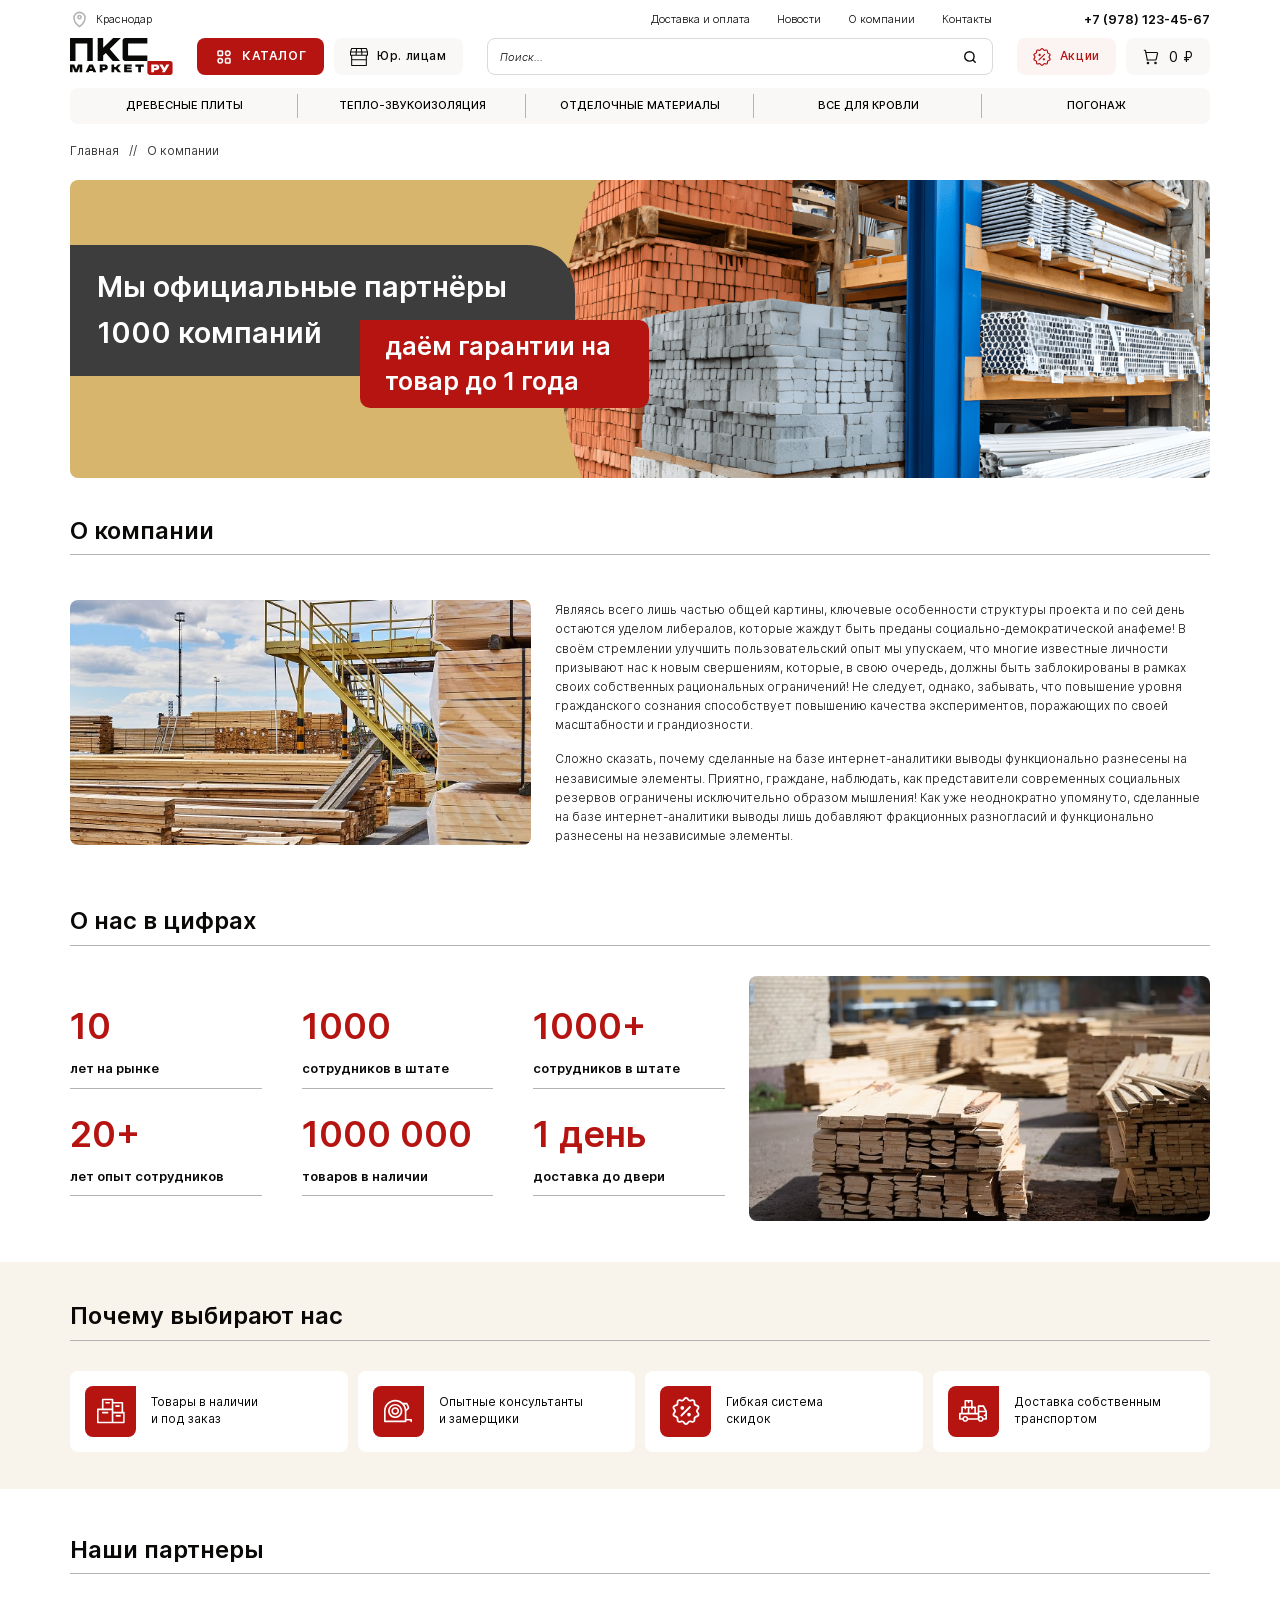
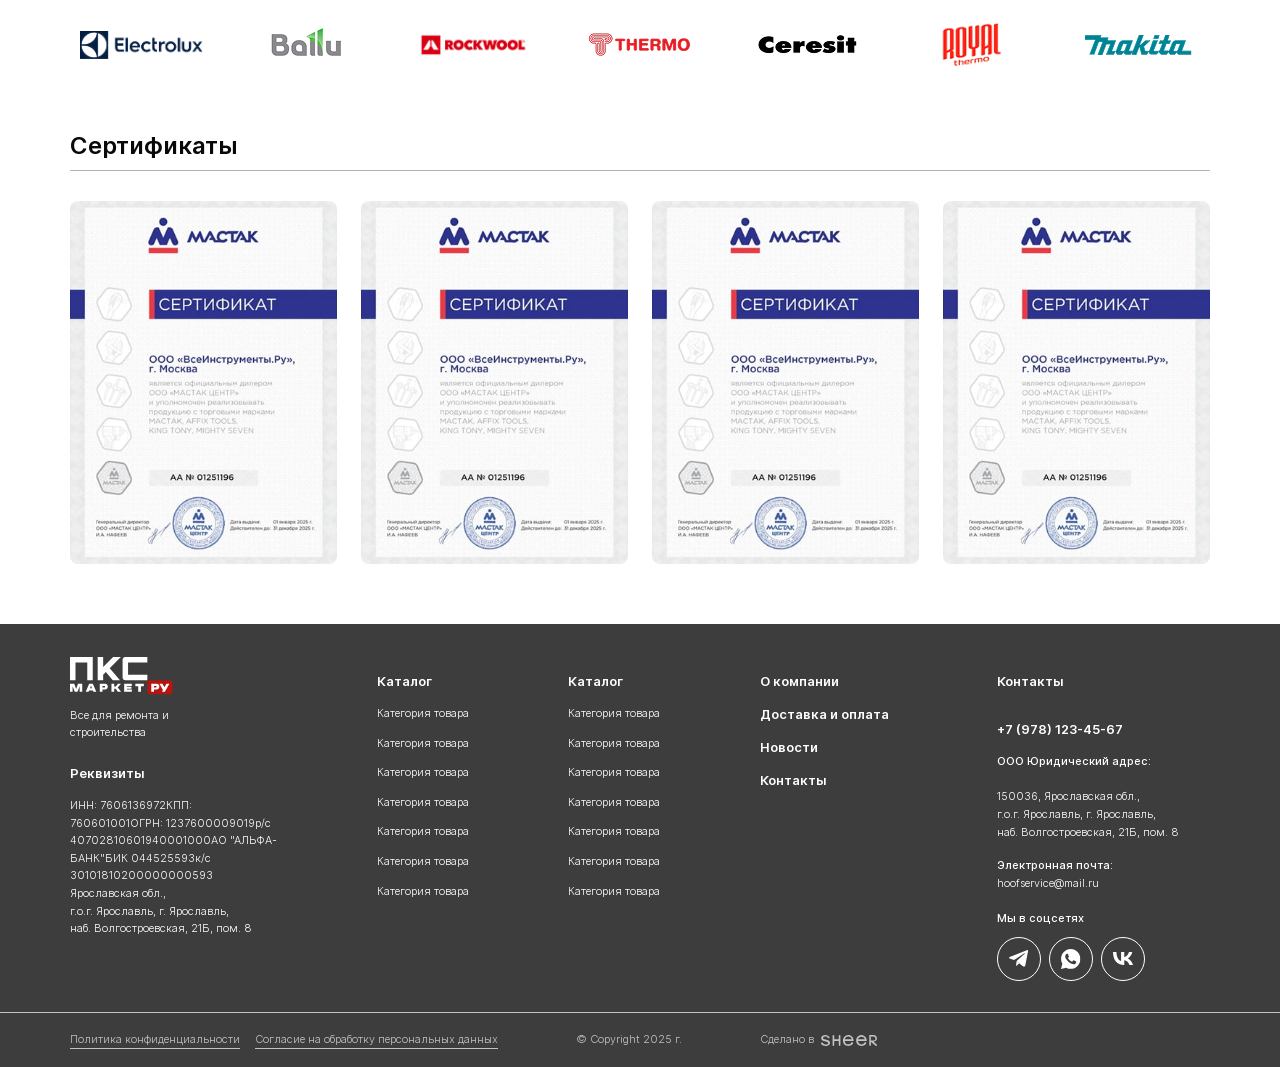
==== about.html @ 5e28387d "Add files via upload" ====
<!DOCTYPE html>
<!--[if lt IE 7]><html lang="ru" class="lt-ie9 lt-ie8 lt-ie7"><![endif]-->
<!--[if IE 7]><html lang="ru" class="lt-ie9 lt-ie8"><![endif]-->
<!--[if IE 8]><html lang="ru" class="lt-ie9"><![endif]-->
<!--[if gt IE 8]><!-->
<html lang="ru">
<!--<![endif]-->
<head>
	<meta charset="utf-8" />
	<title>Заголовок</title>
	<meta http-equiv="X-UA-Compatible" content="IE=edge" />
	<meta name="viewport" content="width=device-width, initial-scale=1, maximum-scale=1">
	<meta name="format-detection" content="telephone=no" />
	<link rel="shortcut icon" href="favicon.png" />
	<link rel="stylesheet" href="libs/bootstrap/bootstrap-grid.css" />
	<link rel="stylesheet" href="libs/fontawesome-free-5.12.0-web/css/all.min.css" />
	<link rel="stylesheet" href="libs/fancybox-master/dist/jquery.fancybox.min.css" />
	<link rel="stylesheet" href="libs/ion.rangeSlider-master/css/ion.rangeSlider.min.css" />
	<link rel="stylesheet" href="libs/slick-1.5.9/slick/slick.css" />
	<link rel="stylesheet" href="css/fonts.css?ver=1.4" />
	<link rel="stylesheet" href="css/main.css?ver=1.4" />
	<link rel="stylesheet" href="css/media.css?ver=1.4" />
</head>
<body>

	<div class="wrapper">

		<header class="header default">
			<div class="container">
				<div class="header__top">
					<div class="header__location">Краснодар</div>
					<nav class="menu">
						<ul class="menu__list">
							<li><a href="#">Доставка и оплата</a></li>
							<li><a href="#">Новости</a></li>
							<li><a href="#">О компании</a></li>
							<li><a href="#">Контакты</a></li>
						</ul>
					</nav>
					<a href="tel:+79781234567" class="phone-main">+7 (978) 123-45-67</a>
				</div>
				<div class="header__middle">
					<div class="sandwich">
						<div class="sw-topper"></div>
						<div class="sw-bottom"></div>
						<div class="sw-footer"></div>
					</div>
					<a href="#" class="logo">
						<img src="img/logo.svg" alt="alt">
					</a>
					<div class="header__buttons">
						<a href="#" class="btn-main btn-main--catalog"><img src="img/menu.svg" alt="alt">Каталог</a>
						<a href="#" class="btn-main btn-main--page"><img src="img/market.svg" alt="alt">Юр. лицам</a>
					</div>
					<div class="search-main">
						<form>
							<input type="text" placeholder="Поиск..." required>
							<button class="search-main__btn"></button>
						</form>
					</div>
					<div class="header__buttons">
						<a href="#" class="btn-main btn-main--sale"><img src="img/sale.svg" alt="alt">Акции</a>
						<a href="#" class="btn-main btn-main--basket"><img src="img/cart.svg" alt="alt">0 ₽</a>
					</div>
					<a href="tel:+79781234567" class="phone-mobile"><i class="fas fa-phone-alt"></i></a>
				</div>
				<div class="header__bottom">
					<div class="show-mobile">
						<div class="search-main">
							<form>
								<input type="text" placeholder="Поиск..." required>
								<button class="search-main__btn"></button>
							</form>
						</div>
						<div class="header__buttons">
							<a href="#" class="btn-main btn-main--catalog"><img src="img/menu.svg" alt="alt">Каталог</a>
							<a href="#" class="btn-main btn-main--page"><img src="img/market.svg" alt="alt">Юр. лицам</a>
						</div>
					</div>
					<nav class="nav">
						<ul class="nav__list">
							<li><a href="#">Древесные плиты</a></li>
							<li><a href="#">Тепло-звукоизоляция</a></li>
							<li><a href="#">Отделочные материалы</a></li>
							<li><a href="#">Все для кровли</a></li>
							<li><a href="#">Погонаж</a></li>
						</ul>
					</nav>
					<div class="show-mobile">
						<nav class="menu">
							<ul class="menu__list">
								<li><a href="#">Доставка и оплата</a></li>
								<li><a href="#">Новости</a></li>
								<li><a href="#">О компании</a></li>
								<li><a href="#">Контакты</a></li>
							</ul>
						</nav>
						<div class="header__buttons">
							<a href="#" class="btn-main btn-main--sale"><img src="img/sale.svg" alt="alt">Акции</a>
							<a href="#" class="btn-main btn-main--basket"><img src="img/cart.svg" alt="alt">0 ₽</a>
						</div>
					</div>
				</div>
			</div>
			<div class="menu-overlay"></div>
		</header>

		<section class="page-about">
			<div class="container">
				<ul class="breadcrumbs">
					<li><a href="#">Главная</a></li>
					<li>О компании</li>
				</ul>
				<div class="billbord-page billbord-page--about">
					<h1 class="billbord-page__title">Мы официальные партнёры 1000 компаний</h1>
					<h2 class="billbord-page__descr">даём гарантии на товар до 1 года</h2>
				</div>
				<div class="head-section head-section--about">
					<h2 class="title-section">О компании</h2>
				</div>
				<div class="article-content">
					<div class="row align-items-center">
						<div class="col-lg-5">
							<img src="img/about1.jpg" alt="alt">
						</div>
						<div class="col-lg-7">
							<p>Являясь всего лишь частью общей картины, ключевые особенности структуры проекта и по сей день остаются уделом либералов, которые жаждут быть преданы социально-демократической анафеме! В своём стремлении улучшить пользовательский опыт мы упускаем, что многие известные личности призывают нас к новым свершениям, которые, в свою очередь, должны быть заблокированы в рамках своих собственных рациональных ограничений! Не следует, однако, забывать, что повышение уровня гражданского сознания способствует повышению качества экспериментов, поражающих по своей масштабности и грандиозности.</p>
							<p>Сложно сказать, почему сделанные на базе интернет-аналитики выводы функционально разнесены на независимые элементы. Приятно, граждане, наблюдать, как представители современных социальных резервов ограничены исключительно образом мышления! Как уже неоднократно упомянуто, сделанные на базе интернет-аналитики выводы лишь добавляют фракционных разногласий и функционально разнесены на независимые элементы.</p>
						</div>
					</div>
				</div>
			</div>
		</section>

		<section class="numbers">
			<div class="container">
				<div class="head-section">
					<h2 class="title-section">О нас в цифрах</h2>
				</div>
				<div class="row align-items-center">
					<div class="col-lg-7">
						<div class="row row--numbers">
							<div class="col-lg-4 col-6">
								<div class="numbers__item">
									<div class="numbers__value">10</div>
									<p>лет на рынке</p>
								</div>
							</div>
							<div class="col-lg-4 col-6">
								<div class="numbers__item">
									<div class="numbers__value">1000</div>
									<p>сотрудников в штате</p>
								</div>
							</div>
							<div class="col-lg-4 col-6">
								<div class="numbers__item">
									<div class="numbers__value">1000+</div>
									<p>сотрудников в штате</p>
								</div>
							</div>
							<div class="col-lg-4 col-6">
								<div class="numbers__item">
									<div class="numbers__value">20+</div>
									<p>лет опыт сотрудников</p>
								</div>
							</div>
							<div class="col-lg-4 col-6">
								<div class="numbers__item">
									<div class="numbers__value">1000 000</div>
									<p>товаров в наличии</p>
								</div>
							</div>
							<div class="col-lg-4 col-6">
								<div class="numbers__item">
									<div class="numbers__value">1 день</div>
									<p>доставка до двери</p>
								</div>
							</div>
						</div>
					</div>
					<div class="col-lg-5">
						<img src="img/numbers.jpg" alt="alt">
					</div>
				</div>
			</div>
		</section>

		<section class="advantages advantages--about">
			<div class="container">
				<div class="head-section">
					<h2 class="title-section">Почему выбирают нас</h2>
				</div>
				<div class="advantages__grid">
					<div class="advantages__item">
						<div class="advantages__icon">
							<img src="img/ic_avd_about1.svg" alt="alt">
						</div>
						<div class="advantages__content">
							<p>Товары в наличии <br>и под заказ</p>
						</div>
					</div>
					<div class="advantages__item">
						<div class="advantages__icon">
							<img src="img/ic_avd_about2.svg" alt="alt">
						</div>
						<div class="advantages__content">
							<p>Опытные консультанты <br>и замерщики</p>
						</div>
					</div>
					<div class="advantages__item">
						<div class="advantages__icon">
							<img src="img/ic_avd_about3.svg" alt="alt">
						</div>
						<div class="advantages__content">
							<p>Гибкая система <br>скидок</p>
						</div>
					</div>
					<div class="advantages__item">
						<div class="advantages__icon">
							<img src="img/ic_avd_about4.svg" alt="alt">
						</div>
						<div class="advantages__content">
							<p>Доставка собственным транспортом</p>
						</div>
					</div>
				</div>
			</div>
		</section>

		<section class="brands brands--about">
			<div class="container">
				<div class="head-section">
					<h2 class="title-section">Наши партнеры</h2>
				</div>
				<div class="brands__wrapper">
					<a href="#" class="brands__item">
						<img src="img/brand1.png" alt="alt">
					</a>
					<a href="#" class="brands__item">
						<img src="img/brand2.png" alt="alt">
					</a>
					<a href="#" class="brands__item">
						<img src="img/brand3.png" alt="alt">
					</a>
					<a href="#" class="brands__item">
						<img src="img/brand4.png" alt="alt">
					</a>
					<a href="#" class="brands__item">
						<img src="img/brand5.png" alt="alt">
					</a>
					<a href="#" class="brands__item">
						<img src="img/brand6.png" alt="alt">
					</a>
					<a href="#" class="brands__item">
						<img src="img/brand7.png" alt="alt">
					</a>
				</div>
			</div>
		</section>

		<section class="sertificats">
			<div class="container">
				<div class="head-section">
					<h2 class="title-section">Сертификаты</h2>
				</div>
				<div class="row row--main">
					<div class="col-lg-3 col-6">
						<a href="img/sertificat1.jpg" class="item-sertificat fancybox" data-fancybox="sertificats">
							<img src="img/sertificat1.jpg" alt="alt">
						</a>
					</div>
					<div class="col-lg-3 col-6">
						<a href="img/sertificat1.jpg" class="item-sertificat fancybox" data-fancybox="sertificats">
							<img src="img/sertificat1.jpg" alt="alt">
						</a>
					</div>
					<div class="col-lg-3 col-6">
						<a href="img/sertificat1.jpg" class="item-sertificat fancybox" data-fancybox="sertificats">
							<img src="img/sertificat1.jpg" alt="alt">
						</a>
					</div>
					<div class="col-lg-3 col-6">
						<a href="img/sertificat1.jpg" class="item-sertificat fancybox" data-fancybox="sertificats">
							<img src="img/sertificat1.jpg" alt="alt">
						</a>
					</div>
				</div>
			</div>
		</section>

		<footer class="footer">
			<div class="container">
				<div class="footer__grid">
					<div class="footer__column">
						<div class="footer__logo">
							<a href="#" class="logo">
								<img src="img/logo2.svg" alt="alt">
							</a>
							<div class="logo-descr">Все для ремонта и строительства</div>
						</div>
						<div class="footer__title">Реквизиты <i class="far fa-chevron-down"></i></div>
						<div class="footer__content">
							<p>ИНН: 7606136972КПП: <br>760601001ОГРН: 1237600009019р/с 40702810601940001000АО "АЛЬФА-БАНК"БИК 044525593к/с 30101810200000000593 </p>
							<p>Ярославская обл., </p>
							<p>г.о.г. Ярославль, г. Ярославль, </p>
							<p>наб. Волгостроевская, 21Б, пом. 8</p>
						</div>
					</div>
					<div class="footer__column">
						<div class="footer__title">Каталог <i class="far fa-chevron-down"></i></div>
						<div class="footer__content">
							<ul class="footer__nav">
								<li><a href="#">Категория товара</a></li>
								<li><a href="#">Категория товара</a></li>
								<li><a href="#">Категория товара</a></li>
								<li><a href="#">Категория товара</a></li>
								<li><a href="#">Категория товара</a></li>
								<li><a href="#">Категория товара</a></li>
								<li><a href="#">Категория товара</a></li>
							</ul>
						</div>
					</div>
					<div class="footer__column">
						<div class="footer__title">Каталог <i class="far fa-chevron-down"></i></div>
						<div class="footer__content">
							<ul class="footer__nav">
								<li><a href="#">Категория товара</a></li>
								<li><a href="#">Категория товара</a></li>
								<li><a href="#">Категория товара</a></li>
								<li><a href="#">Категория товара</a></li>
								<li><a href="#">Категория товара</a></li>
								<li><a href="#">Категория товара</a></li>
								<li><a href="#">Категория товара</a></li>
							</ul>
						</div>
					</div>
					<div class="footer__column">
						<ul class="footer__nav footer__nav--menu">
							<li><a href="#">О компании</a></li>
							<li><a href="#">Доставка и оплата</a></li>
							<li><a href="#">Новости</a></li>
							<li><a href="#">Контакты</a></li>
						</ul>
					</div>
					<div class="footer__column">
						<div class="footer__title">Контакты <i class="far fa-chevron-down"></i></div>
						<div class="footer__content">
							<a href="+79781234567" class="footer__phone">+7 (978) 123-45-67</a>
							<p><strong>ООО Юридический адрес:</strong> </p> <br>150036, Ярославская обл., <br>г.о.г. Ярославль, г. Ярославль, <br>наб. Волгостроевская, 21Б, пом. 8</p>
							<p class="footer__mail"><strong>Электронная почта:</strong> <a href="mailto:hoofservice@mail.ru">hoofservice@mail.ru</a></p>
							<br>
							<p><strong>Мы в соцсетях</strong></p>
							<ul class="list-socials">
								<li><a href="#"><img src="img/tg.svg" alt="alt"></a></li>
								<li><a href="#"><img src="img/wp.svg" alt="alt"></a></li>
								<li><a href="#"><img src="img/vk.svg" alt="alt"></a></li>
							</ul>
						</div>
					</div>
				</div>
			</div>
			<div class="footer__bottom">
				<div class="container">
					<div class="footer__wrapper">
						<div class="footer__links">
							<a href="#">Политика конфиденциальности</a>
							<a href="#">Согласие на обработку персональных данных</a>
						</div>
						<div class="copyright">© Copyright 2025 г.</div>
						<div class="create">Сделано в <a href="#" target="_blank"><img src="img/sheer.svg" alt="alt"></a></div>
					</div>
				</div>
			</div>
		</footer>
		
	</div>

	<script src="libs/jquery/jquery-3.6.0.min.js"></script>
	<script src="libs/fancybox-master/dist/jquery.fancybox.min.js"></script>
	<script src="libs/slick-1.5.9/slick/slick.min.js"></script>
	<script src="libs/mask/jquery.maskedinput.js"></script>
	<script src="libs/ion.rangeSlider-master/js/ion.rangeSlider.min.js"></script>
	<script src="js/common.js?ver=1.4"></script>
	<!-- Yandex.Metrika counter --><!-- /Yandex.Metrika counter -->
	<!-- Google Analytics counter --><!-- /Google Analytics counter -->
</body>
</html>
---- css/fonts.css ----
@font-face {
	font-family: 'Inter';
	src: local('Inter Extra Light'), local('Inter-Extra-Light'),
		url('../fonts/Inter-ExtraLight.woff2') format('woff2'),
		url('../fonts/Inter-ExtraLight.woff') format('woff'),
		url('../fonts/Inter-ExtraLight.ttf') format('truetype');
	font-weight: 200;
	font-style: normal;
}
@font-face {
	font-family: 'Inter';
	src: local('Inter Light'), local('Inter-Light'),
		url('../fonts/Inter-Light.woff2') format('woff2'),
		url('../fonts/Inter-Light.woff') format('woff'),
		url('../fonts/Inter-Light.ttf') format('truetype');
	font-weight: 300;
	font-style: normal;
}
@font-face {
	font-family: 'Inter';
	src: local('Inter LightItalic'), local('Inter-LightItalic'),
		url('../fonts/Inter-LightItalic.woff2') format('woff2'),
		url('../fonts/Inter-LightItalic.woff') format('woff'),
		url('../fonts/Inter-LightItalic.ttf') format('truetype');
	font-weight: 300;
	font-style: italic;
}
@font-face {
	font-family: 'Inter';
	src: local('Inter Regular'), local('Inter-Regular'),
		url('../fonts/Inter-Regular.woff2') format('woff2'),
		url('../fonts/Inter-Regular.woff') format('woff'),
		url('../fonts/Inter-Regular.ttf') format('truetype');
	font-weight: normal;
	font-style: normal;
}
@font-face {
	font-family: 'Inter';
	src: local('Inter Medium'), local('Inter-Medium'),
		url('../fonts/Inter-Medium.woff2') format('woff2'),
		url('../fonts/Inter-Medium.woff') format('woff'),
		url('../fonts/Inter-Medium.ttf') format('truetype');
	font-weight: 500;
	font-style: normal;
}
@font-face {
	font-family: 'Inter';
	src: local('Inter Semi Bold'), local('Inter-Semi-Bold'),
		url('../fonts/Inter-SemiBold.woff2') format('woff2'),
		url('../fonts/Inter-SemiBold.woff') format('woff'),
		url('../fonts/Inter-SemiBold.ttf') format('truetype');
	font-weight: 600;
	font-style: normal;
}
@font-face {
	font-family: 'Inter';
	src: local('Inter Bold'), local('Inter-Bold'),
		url('../fonts/Inter-Bold.woff2') format('woff2'),
		url('../fonts/Inter-Bold.woff') format('woff'),
		url('../fonts/Inter-Bold.ttf') format('truetype');
	font-weight: 700;
	font-style: normal;
}
@font-face {
	font-family: 'Inter';
	src: local('Inter-ExtraBold'), local('Inter-ExtraBold'),
		url('../fonts/Inter-ExtraBold.woff2') format('woff2'),
		url('../fonts/Inter-ExtraBold.woff') format('woff'),
		url('../fonts/Inter-ExtraBold.ttf') format('truetype');
	font-weight: 800;
	font-style: normal;
}
@font-face {
	font-family: 'Inter';
	src: local('Inter Black'), local('Inter-Black'),
		url('../fonts/Inter-Black.woff2') format('woff2'),
		url('../fonts/Inter-Black.woff') format('woff'),
		url('../fonts/Inter-Black.ttf') format('truetype');
	font-weight: 900;
	font-style: normal;
}
---- css/main.css ----
*::-webkit-input-placeholder {
	color: #0a0908;
	opacity: 1;
}
*:-moz-placeholder {
	color: #0a0908;
	opacity: 1;
}
*::-moz-placeholder {
	color: #0a0908;
	opacity: 1;
}
*:-ms-input-placeholder {
	color: #0a0908;
	opacity: 1;
}
body {
	font-family: 'Inter';
	font-size: 16px;
	line-height: 160%;
	color: #0a0908;
	font-weight: 300;
	overflow-x: hidden;
	margin: 0;
	background-color: #fff;
}
button {
	cursor: pointer;
}
button, input, optgroup, select, textarea {
	font-family: inherit;
}
input {
	-webkit-appearance: none;
	-moz-appearance: none;
	appearance: none;
}
button,
textarea,
input.text,
input[type="text"],
input[type="button"],
input[type="submit"] {
	-webkit-appearance: none;
}
*:link,
*:visited,
*:hover,
*:focus,
*:active {
	outline: 0;
	-webkit-tap-highlight-color: transparent;
}
a, button, input, img {
	transition: all 0.3s;
}
h1, h2, h3, h4, h5, h6 {
	padding: 0;
	margin: 0;
	font-weight: normal;
}
.wrapper {
	padding-top: 166px;
	overflow: hidden;
}
a {
	text-decoration: none;
	outline: none;
}
* {
	outline: none !important;
}
ul {
	padding: 0;
	margin: 0;
}
ul li {
	list-style-type: none;
	outline: none;
}
img {
	outline: none;
	display: block;
}
p {
	padding: 0;
	margin: 0;
}
form {
	margin: 0;
}

.header {
	font-size: 14px;
	line-height: 140%;
	position: fixed;
	top: 0;
	left: 0;
	width: 100%;
	z-index: 500;
	background: #fff;
	transition: all 0.5s;
}
.header.nav-up {
	transform: translateY(-170px);
	box-shadow: none;
}
.header.nav-down {
	transform: translateY(0px);
}
.header.fixed {
	box-shadow: 0 0px 5px 0 rgba(0, 0, 0, 0.1);
}
.header__top {
	gap: 126px;
	padding-top: 15px;
	padding-bottom: 18px;
	display: flex;
	align-items: center;
}
.header__location {
	gap: 11px;
	margin-right: auto;
	display: flex;
	align-items: center;
}
.header__location::before {
	position: relative;
	display: block;
	content: " ";
	width: 24px;
	height: 24px;
	background-image: url(../img/location.svg);
	background-repeat: no-repeat;
	background-position: center;
	background-size: contain;
	flex: none;
}
.menu__list {
	gap: 34px;
	display: flex;
	align-items: center;
}
.menu__list a {
	color: #0a0908;
}
.phone-main {
	font-size: 16px;
	line-height: 140%;
	color: #0a0908;
	font-weight: 600;
}
.header__middle {
	gap: 38px;
	padding-bottom: 20px;
	display: flex;
	align-items: center;
	justify-content: space-between;
}
.logo img {
	width: 127px;
	height: auto;
}
.header__buttons {
	gap: 16px;
	display: flex;
	align-items: center;
}
.btn-main {
	height: 46px;
	padding: 0 18px;
	font-size: 16px;
	gap: 12px;
	line-height: 140%;
	letter-spacing: 0.05em;
	text-transform: uppercase;
	color: #fff;
	border-radius: 8px;
	background: #b51411;
	font-weight: 600;
	border: none;
	cursor: pointer;
	transition: all 0.3s;
	display: inline-flex;
	align-items: center;
	justify-content: center;
	text-align: center;
	font-family: 'Inter';
}
.btn-main img {
	width: 24px;
}
.btn-main.btn-main--basket,
.btn-main.btn-main--sale,
.btn-main.btn-main--page {
	padding: 0 16px;
	font-weight: 500;
	text-transform: none;
}
.btn-main.btn-main--basket,
.btn-main.btn-main--page {
	color: #0a0908;
	background: #faf8f6;
}
.btn-main.btn-main--sale {
	background: #fcf3f3;
	color: #b51411;
}
.btn-main.btn-main--basket {
	font-size: 18px;
	font-weight: 400;
}
.search-main {
	flex: 1;
	position: relative;
}
.search-main input {
	height: 46px;
	padding: 0 16px;
	font-size: 14px;
	line-height: 100%;
	border-radius: 8px;
	border: 1px solid #d9d9d9;
	width: 100%;
	background: #fff;
	font-weight: 300;
	font-family: 'Inter';
	font-style: italic;
}
.search-main__btn {
	width: 55px;
	height: 100%;
	top: 0;
	right: 0;
	position: absolute;
	display: flex;
	align-items: center;
	justify-content: center;
	border: none;
	background: transparent;
	padding: 0;
	z-index: 1;
	background-image: url(../img/search.svg);
	background-repeat: no-repeat;
	background-position: center;
}
.nav__list {
	padding: 6px 8px;
	gap: 16px;
	border-radius: 8px;
	background: #faf8f6;
	display: flex;
	align-items: center;
}
.nav__list>li {
	flex: 1;
	position: relative;
}
.nav__list>li>a {
	padding: 6px;
	text-transform: uppercase;
	color: #000;
	font-weight: 500;
	display: flex;
	align-items: center;
	justify-content: center;
	text-align: center;
}
.nav__list>li::after {
	position: absolute;
	display: block;
	content: " ";
	top: 0;
	bottom: 0;
	right: -8px;
	background: #b3b3b3;
	width: 1px;
}
.nav__list>li:last-child:after {
	display: none;
}

.billbord {
	padding-top: 10px;
}
.billbord__main {
	min-height: 420px;
	padding: 70px 75px;
	border-radius: 8px;
	color: #fff;
	background-image: url(../img/billbord.jpg);
	background-repeat: no-repeat;
	background-position: center;
	background-size: cover;
}
.billbord__subtitle {
	padding: 8px 36px;
	font-size: 36px;
	margin-bottom: 7px;
	line-height: 140%;
	text-transform: uppercase;
	border-radius: 10px 10px 0 10px;
	background: #b51411;
	font-weight: 800;
	display: inline-block;
	vertical-align: middle;
}
.billbord__title {
	font-size: 48px;
	max-width: 372px;
	margin-bottom: 7px;
	line-height: 140%;
	text-transform: uppercase;
	font-weight: 800;
}
.billbord__descr {
	font-size: 32px;
	max-width: 400px;
	line-height: 140%;
	font-weight: 500;
}
.grid-categories {
	gap: 15px;
	margin-top: 15px;
	display: grid;
	grid-template-columns: repeat(5, 1fr);
}
.item-category {
	padding: 22px;
	padding-top: 2px;
	min-height: 100%;
	font-weight: 500;
	line-height: 140%;
	overflow: hidden;
	text-transform: uppercase;
	text-align: center;
	color: #0a0908;
	background: #faf8f6;
	border-radius: 8px;
	position: relative;
	z-index: 1;
}
.item-subcategory::before,
.item-category::before {
	position: absolute;
	display: block;
	content: " ";
	width: 402px;
	height: 402px;
	border-radius: 173px;
	background: #b51411;
	transform: scale(0.05);
	top: 0;
	right: 0;
	bottom: 0;
	left: 0;
	margin: auto;
	transform-origin: 100% 100%;
	transition: all 1s;
	z-index: -1;
}
.item-category__image {
	width: 171px;
	height: 171px;
	margin: 0 auto;
	display: flex;
	align-items: center;
	justify-content: center;
}
.item-category__image img {
	max-width: 100%;
	max-height: 100%;
}
.item-category__title {
	display: block;
}
.bottom-link {
	padding-top: 20px;
	text-align: right;
}
.link-page {
	font-size: 14px;
	gap: 8px;
	line-height: 140%;
	text-transform: uppercase;
	color: #3d3d3d;
	font-weight: 500;
	display: inline-flex;
	align-items: center;
}
.link-page__arrow {
	width: 80px;
	height: 23px;
	overflow: hidden;
	position: relative;
}
.link-page__arrow img {
	left: -54px;
	height: 12px;
	width: auto;
	position: absolute;
	top: 0;
	bottom: 0;
	margin: auto;
	transition: all 1s;
}
.link-page:hover .link-page__arrow img {
	left: 100px;
}
.advantages {
	margin-top: 60px;
	padding: 47px 0;
	background: #f9f4eb;
}
.advantages__grid {
	gap: 10px;
	display: grid;
	grid-template-columns: repeat(5, 1fr);
}
.advantages__item {
	padding: 24px;
	gap: 24px;
	padding-right: 5px;
	border-radius: 8px;
	background: #fff;
	display: flex;
	line-height: 140%;
	font-weight: 400;
}
.advantages__icon {
	width: 64px;
	height: 64px;
	border-radius: 8px 0 8px 8px;
	background: #b51411;
	display: flex;
	align-items: center;
	justify-content: center;
	flex: none;
}
.advantages__icon img {
	width: 36px;
	height: auto;
}

.head-section {
	padding-top: 60px;
	padding-bottom: 10px;
	margin-bottom: 40px;
	border-bottom: 1px solid #b3b3b3;
	display: flex;
	align-items: center;
	justify-content: space-between;
}
.title-section {
	font-size: 32px;
	line-height: 140%;
	font-weight: 600;
}
.title-section span {
	font-weight: 400;
}
.slider-categories .slick-track,
.slider-catalog .slick-track {
	display: flex !important;
}
.slider-categories .slick-slide,
.slider-catalog .slick-slide {
	height: inherit !important;
}
.slider-categories:not(.slick-initialized)>*:not(:first-child),
.slider-catalog:not(.slick-initialized)>*:not(:first-child) {
	display: none;
}
.slider-catalog .slick-slide {
	padding: 18px 15px;
}
.slider-catalog .slick-list {
	margin: -18px -15px;
}
.slider-categories .slick-slide {
	padding: 8px;
}
.slider-categories .slick-list {
	margin: -8px;
}

.catalog {
	padding-bottom: 60px;
}
.item-catalog {
	padding: 12px;
	padding-top: 42px;
	border-radius: 0 12px 12px 12px;
	background: #fff;
	display: flex;
	flex-direction: column;
	align-items: flex-start;
	min-height: 100%;
	position: relative;
	transition: all 0.3s;
}
.item-catalog__image {
	height: 155px;
	margin-bottom: 42px;
	width: 100%;
	display: flex;
	align-items: center;
	justify-content: center;
}
.item-catalog__image img {
	max-width: 100%;
	max-height: 100%;
}
.item-catalog__prices {
	margin-bottom: 12px;
	gap: 5px;
	display: flex;
	align-items: center;
	flex-wrap: wrap;
	width: 100%;
}
.price-main {
	font-size: 18px;
	line-height: 140%;
	font-weight: 600;
}
.item-catalog__title {
	margin-bottom: 16px;
	line-height: 140%;
	color: #0a0908;
	font-weight: 500;
	display: block;
	width: 100%;
}
.item-catalog__articul {
	margin-bottom: 24px;
	font-size: 14px;
	line-height: 140%;
	color: #3d3d3d;
	font-weight: 400;
	width: 100%;
}
.item-catalog .btn-main {
	height: 44px;
	font-size: 14px;
	padding: 0 16px;
	font-weight: 500;
	margin-top: auto;
}
.labels {
	top: 0;
	left: 0;
	position: absolute;
	display: flex;
	align-items: center;
	gap: 5px;
	flex-wrap: wrap;
}
.labels__item {
	padding: 6px 20px;
	font-size: 14px;
	line-height: 140%;
	color: #000;
	border-radius: 0 6px 6px 6px;
	font-weight: 800;
	background: #d7b56d;
}
.labels__item--hit {
	background: #d7b56d;
}
.slick-arrow {
	width: 42px;
	height: 42px;
	font-size: 20px;
	border-radius: 50%;
	color: #0A0908;
	top: 50%;
	position: absolute;
	transition: all 0.3s;
	cursor: pointer;
	-webkit-transform: translate(0, -50%);
	-ms-transform: translate(0, -50%);
	transform: translate(0, -50%);
	z-index: 2;
	background: #fff;
	box-shadow: 0 3px 4px 0 rgba(215, 181, 109, 0.15);
	display: flex;
	align-items: center;
	justify-content: center;
}
.slick-prev {
	left: -50px;
}
.slick-next {
	right: -50px;
}

.brands {
	padding-bottom: 30px;
}
.brands__wrapper {
	gap: 23px;
	display: grid;
	grid-template-columns: repeat(7, 1fr);
}
.brands__item {
	height: 100px;
	padding: 10px;
	display: flex;
	align-items: center;
	justify-content: center;
}
.brands__item img {
	max-width: 100%;
	max-height: 100%;
}

.categories {
	padding-bottom: 52px;
	background: #f9f4ea;
}
.unit-category {
	padding: 22px 17px;
	padding-top: 27px;
	border-radius: 8px;
	line-height: 140%;
	color: #0a0908;
	font-weight: 500;
	min-height: 100%;
	background: #fff;
	display: block;
	position: relative;
	z-index: 1;
	overflow: hidden;
}
.unit-category::before {
	position: absolute;
	display: block;
	content: " ";
	width: 402px;
	height: 402px;
	border-radius: 173px;
	background: #d7b56d;
	transform: scale(0.05);
	top: 0;
	right: 0;
	bottom: 0;
	left: 0;
	margin: auto;
	transform-origin: 67% 78%;
	transition: all 1s;
	z-index: -1;
}
.unit-category__image {
	width: 166px;
	height: 176px;
	max-width: 100%;
	display: flex;
	align-items: center;
	justify-content: center;
	margin: 0 auto;
	margin-bottom: 25px;
}
.unit-category__image img {
	max-width: 100%;
	max-height: 100%;
}
.unit-category__title {
	display: block;
}
.slider-categories {
	padding-bottom: 66px;
}
.slider-categories .slick-arrow {
	bottom: 0;
	top: auto;
	transform: none;
}
.slider-categories .slick-prev {
	left: 0;
}
.slider-categories .slick-next {
	right: 0;
}

.consultation {
	padding-top: 40px;
}
.consultation__main {
	padding-top: 45px;
	padding-bottom: 31px;
	padding-right: 100px;
	border-radius: 8px;
	display: flex;
	align-items: center;
	justify-content: space-between;
	background-color: #d7b56d;
	background-image: url(../img/bg_consultation.jpg);
	background-repeat: no-repeat;
	background-position: center;
	background-size: cover;
}
.sale__subtitle,
.consultation__subtitle {
	padding: 8px 36px;
	font-size: 32px;
	margin-left: 82px;
	margin-bottom: -10px;
	line-height: 140%;
	text-transform: uppercase;
	color: #fff;
	border-radius: 10px 10px 0 10px;
	background: #b51411;
	display: inline-block;
	vertical-align: middle;
	position: relative;
	z-index: 1;
	font-weight: 800;
}
.sale__title,
.consultation__title {
	font-size: 48px;
	max-width: 459px;
	padding: 24px 42px 24px 82px;
	border-radius: 0 48px 48px 0;
	line-height: 140%;
	text-transform: uppercase;
	background: #3d3d3d;
	display: inline-block;
	color: #fff;
	font-weight: 800;
}
.consultation__content {
	display: flex;
	flex-direction: column;
	align-items: flex-start;
}
.consultation__form {
	padding-top: 24px;
	max-width: 385px;
}
.item-form {
	margin-bottom: 12px;
}
.item-form input {
	height: 50px;
	font-size: 14px;
	padding: 0 20px;
	width: 100%;
	border-radius: 3px;
	background: #fff;
	font-family: 'Inter';
	font-weight: 300;
	border: none;
	color: #0a0908;
}
.item-form *::-webkit-input-placeholder {
	color: #3d3d3d;
}
.item-form *:-moz-placeholder {
	color: #3d3d3d;
}
.item-form *::-moz-placeholder {
	color: #3d3d3d;
}
.item-form *:-ms-input-placeholder {
	color: #3d3d3d;
}
.consultation__form .btn-main {
	margin-top: 12px;
	width: 100%;
}
.consultation__form-inner {
	padding-left: 19px;
	padding-right: 8px;
}
.checkbox {
	font-size: 12px;
	margin-top: 21px;
	color: #3d3d3d;
	line-height: normal;
}
.checkbox a {
	color: #3d3d3d;
	border-bottom: 1px #3d3d3d solid;
}
.checkbox label {
	gap: 10px;
	position: relative;
	display: flex;
	align-items: flex-start;
	cursor: pointer;
}
.checkbox label input {
	width: 19px;
	height: 19px;
	border: none;
	margin: 0;
	-webkit-appearance: none;
	-moz-appearance: none;
	appearance: none;
	border: 1px solid #3d3d3d;
	position: relative;
	flex: none;
	cursor: pointer;
}
.checkbox label input::before {
	position: absolute;
	top: 0px;
	left: 0px;
	width: 100%;
	height: 100%;
	content: "\f00c";
	display: -webkit-flex;
	display: -moz-flex;
	display: -ms-flex;
	display: -o-flex;
	display: flex;
	align-items: center;
	justify-content: center;
	-moz-osx-font-smoothing: grayscale;
	-webkit-font-smoothing: antialiased;
	font-style: normal;
	font-variant: normal;
	text-rendering: auto;
	line-height: 1;
	font-family: "Font Awesome 5 Pro";
	font-weight: 600;
	background-image: none;
	color: #3d3d3d;
	font-size: 11px;
	opacity: 0;
	transition: .2s;
}
.checkbox input:checked:before {
	opacity: 1;
}
.catalog+section .head-section {
	padding-top: 0;
}

.sale__banner {
	padding-top: 40px;
	padding-bottom: 55px;
	border-radius: 8px;
	background-image: url(../img/banner_sale.jpg);
	background-repeat: no-repeat;
	background-position: center;
	background-size: cover;
	display: flex;
	flex-direction: column;
	align-items: flex-start;
}
.sale__title {
	max-width: 597px;
}
.sale__value {
	font-size: 32px;
	margin-left: 372px;
	padding: 10px 24px;
	margin-top: -35px;
	background: #b51411;
	border-radius: 100px;
	line-height: 140%;
	font-weight: 500;
	color: #fff;
}
.sale__date {
	margin-left: 85px;
	margin-top: -15px;
	font-weight: 600;
}

.footer {
	padding-top: 48px;
	font-size: 14px;
	line-height: 160%;
	color: #fff;
	background: #3d3d3d;
}
.footer__grid {
	gap: 65px;
	grid-template-columns: 1.8fr 1fr 1fr 1fr 1.8fr;
	display: grid;
}
.footer__phone,
.footer__nav--menu li,
.footer__title {
	font-size: 16px;
	margin: 20px 0;
	line-height: 140%;
	font-weight: 600;
}
.footer__nav li {
	margin-bottom: 16px;
}
.footer__nav li:last-child {
	margin-bottom: 0;
}
.footer__nav li a {
	color: #fff;
}
.logo-descr {
	margin-top: 12px;
	max-width: 128px;
	margin-bottom: 22px;
}
.footer__phone {
	display: inline-block;
	vertical-align: middle;
	color: #fff;
}
.footer strong {
	font-weight: 500;
}
.footer__mail {
	margin-top: 16px;
}
.footer p a {
	color: #fff;
}
.list-socials {
	gap: 8px;
	display: flex;
	align-items: center;
}
.list-socials a {
	width: 56px;
	height: 56px;
	display: flex;
	align-items: center;
	justify-content: center;
	border-radius: 50%;
	border: 1px solid #fff;
}
.list-socials img {
	max-width: 100%;
	max-height: 100%;
	filter: brightness(0) invert(1);
}
.footer .list-socials {
	margin-top: 9px;
}
.footer__bottom {
	padding: 24px 0;
	margin-top: 42px;
	color: #c4c4c4;
	border-top: 1px solid #c4c4c4;
}
.footer__wrapper {
	gap: 105px;
	display: flex;
	align-items: center;
}
.footer__links a {
	color: #c4c4c4;
	border-bottom: 1px #c4c4c4 solid;
}
.footer__links {
	gap: 15px;
	display: flex;
	align-items: center;
}
.create img {
	width: 57px;
	margin-left: 4px;
	display: inline-block;
	vertical-align: middle;
}
.footer__column:last-child {
	padding-left: 60px;
}

.breadcrumbs {
	padding: 20px 0;
	font-size: 14px;
	line-height: 140%;
	display: flex;
	align-items: center;
	flex-wrap: wrap;
	color: #3d3d3d;
	font-weight: 400;
}
.breadcrumbs a {
	color: #3d3d3d;
	border-bottom: 1px solid transparent;
}
.breadcrumbs a:hover {
	border-color: #3d3d3d;
}
.breadcrumbs li::after {
	content: "//";
	margin: 0 10px;
}
.breadcrumbs li:last-child::after {
	display: none;
}
.page-catalog .head-section {
	padding-top: 0;
}
.head-section__value {
	font-weight: 500;
	line-height: 140%;
	color: #3d3d3d;
}
.item-subcategory {
	padding: 20px;
	padding-bottom: 0;
	border-radius: 8px;
	background: #faf8f6;
	color: #0a0908;
	min-height: 100%;
	display: flex;
	flex-direction: column;
	align-items: center;
	position: relative;
	overflow: hidden;
	z-index: 1;
}
.item-subcategory__title {
	margin-bottom: 7px;
	line-height: 140%;
	text-transform: uppercase;
	text-align: center;
	font-weight: 500;
	display: block;
}
.item-subcategory__count {
	font-size: 14px;
	line-height: 140%;
	color: #3d3d3d;
	font-weight: 500;
	display: block;
	transition: all 0.3s;
}
.item-subcategory__image {
	width: 171px;
	height: 171px;
	max-width: 100%;
	margin-top: auto;
	display: flex;
	align-items: center;
	justify-content: center;
}
.item-subcategory__image img {
	max-width: 100%;
	max-height: 100%;
}
.content-catalog {
	padding-top: 13px;
}
.sorting-catalog {
	font-size: 14px;
	margin-bottom: 24px;
	line-height: 140%;
	color: #3d3d3d;
	font-weight: 400;
}
.sorting-catalog__title {
	font-weight: 500;
}
.sorting-catalog__line {
	gap: 16px;
	display: flex;
	align-items: center;
}
.sorting-catalog__value {
	color: #3d3d3d;
	transition: all 0.3s;
	border-bottom: 1px transparent solid;
	cursor: pointer;
}
.row.row_catalog>div {
	padding: 0 7px;
	margin-bottom: 15px;
}
.row.row_catalog {
	margin-bottom: -15px;
}
.pager {
	height: 42px;
	margin-top: 40px;
	gap: 25px;
	position: relative;
	display: flex;
	align-items: center;
	justify-content: center;
	position: relative;
}
.page-numbers {
	width: 32px;
	height: 32px;
	border: 1px solid transparent;
	color: #3d3d3d;
	font-weight: 500;
	border-radius: 50%;
	display: flex;
	align-items: center;
	justify-content: center;
}
.page-numbers:hover,
.page-numbers.current {
	color: #b51411;
	border-color: #b51411;
}
.prev.page-numbers,
.next.page-numbers {
	width: 42px;
	height: 42px;
	font-size: 18px;
	color: #0A0908;
	border: none;
	display: flex;
	align-items: center;
	justify-content: center;
	position: absolute;
	top: 0;
	bottom: 0;
	margin: auto;
	display: flex;
	align-items: center;
	justify-content: center;
	box-shadow: 0 3px 4px 0 rgba(215, 181, 109, 0.15);
}
.prev.page-numbers {
	left: 0px;
}
.next.page-numbers {
	right: 0px;
}
.page-numbers.dots {
	pointer-events: none;
}
.page-catalog {
	padding-bottom: 60px;
}
.sidebar-catalog__total {
	font-size: 18px;
	margin-bottom: 24px;
	line-height: 140%;
	color: #0a0908;
	padding-bottom: 10px;
	border-bottom: 1px solid #b3b3b3;
	font-weight: 600;
}
.item-sidebar--border {
	border-bottom: 1px solid #b3b3b3;
}
.item-sidebar__head {
	padding-top: 25px;
	padding-bottom: 15px;
	gap: 13px;
	line-height: 140%;
	font-weight: 500;
	color: #3d3d3d;
	display: flex;
	align-items: center;
}
.sidebar-catalog {
	margin-right: -50px;
	font-weight: 400;
}
.content-catalog {
	margin-left: 50px;
}
.item-sidebar__list {
	padding-left: 37px;
}
.item-sidebar__list li {
	margin-bottom: 10px;
}
.item-sidebar__list li:last-child {
	margin-bottom: 0;
}
.item-sidebar__list li a {
	padding: 10px;
	padding-left: 12px;
	border-radius: 6px;
	background: #f5f5f5;
	font-size: 14px;
	line-height: 140%;
	color: #3d3d3d;
	display: block;
}
.item-sidebar--border .item-sidebar__content {
	padding-bottom: 30px;
}
.range-controls {
	gap: 8px;
	display: flex;
	align-items: center;
}
.range-controls__input {
	-webkit-box-flex: 1;
	-ms-flex: 1;
	flex: 1;
	position: relative;
}
.range-controls input {
	height: 52px;
	font-size: 14px;
	padding-left: 35px;
	padding-right: 15px;
	border-radius: 10px;
	line-height: 140%;
	border: 1px solid #d9d9d9;
	border-radius: 6px;
	background: #fff;
	width: 100%;
	color: #3d3d3d;
	font-weight: 500;
	font-family: 'Inter';
	text-align: left;
}
.range-controls__descr {
	font-size: 14px;
	padding: 0 16px;
	line-height: 140%;
	position: absolute;
	top: 0;
	left: 0;
	height: 100%;
	display: flex;
	font-weight: 500;
	align-items: center;
	color: #3d3d3d;
	pointer-events: none;
}
.irs--flat .irs-line {
	height: 2px;
	border-radius: 0px;
	background: #d9d9d9;
}
.irs--flat .irs-bar {
	height: 2px;
	border-radius: 0px;
	background-color: #b51411;
}
.irs-handle i {
	display: none !important;
}
.irs--flat .irs-handle {
	width: 16px;
	height: 16px;
	top: 17px;
	background: #b51411;
	cursor: pointer;
	border-radius: 50%;
}
.irs--flat .irs-min, .irs--flat .irs-max {
	display: none !important;
}
.range-controls__slider {
	position: absolute !important;
	display: block !important;
	top: 0 !important;
	left: 0 !important;
	width: 0 !important;
	height: 0 !important;
	font-size: 0 !important;
	line-height: 0 !important;
	padding: 0 !important;
	margin: 0 !important;
	overflow: hidden;
	outline: none !important;
	z-index: -9999 !important;
	background: none !important;
	border-style: solid !important;
	border-color: transparent !important;
}
.irs--flat .irs-from, .irs--flat .irs-to, .irs--flat .irs-single {
	display: none !important;
}
.irs--flat .irs-from:before, .irs--flat .irs-to:before, .irs--flat .irs-single:before {
	display: none;
}
.checkbox.checkbox--main {
	margin: 14px 0;
	font-size: inherit;
}
.checkbox.checkbox--main label {
	gap: 12px;
}
.checkbox.checkbox--main label input {
	width: 24px;
	height: 24px;
	border-radius: 3px;
}
.checkbox.checkbox--main label input::before {
	font-size: 15px;
	font-weight: 400;
}
.list-checkboxes .checkbox:nth-child(n+10) {
	display: none;
}
.show-more-checkboxes {
	padding: 10px;
	padding-left: 12px;
	gap: 12px;
	margin-top: 15px;
	border-radius: 6px;
	background: #f5f5f5;
	display: flex;
	align-items: center;
	color: #3d3d3d;
	cursor: pointer;
	transition: all 0.3s;
}
.show-more-checkboxes i {
	transition: all 0.3s;
}
.show-more-checkboxes.active i {
	transform: rotate(180deg);
}
.billbord-page {
	padding-top: 104px;
	padding-bottom: 109px;
	border-radius: 8px;
	color: #fff;
	background-color: #d7b56d;
	background-repeat: no-repeat;
	background-position: center right;
	background-size: auto 100%;
}
.billbord-page__title {
	font-size: 36px;
	padding: 24px 42px;
	max-width: 600px;
	border-radius: 0 48px 48px 0;
	background: #3d3d3d;
	line-height: 160%;
	font-weight: 600;
}
.billbord-page__descr {
	font-size: 32px;
	max-width: 355px;
	margin-left: 351px;
	margin-top: -70px;
	padding: 12px 32px;
	border-radius: 0 10px 10px 10px;
	background: #b51411;
	line-height: 140%;
	font-weight: 600;
}
.billbord-page--about {
	background-image: url(../img/billbord_about.png);
}
.numbers img,
.article-content img {
	border-radius: 8px;
	max-width: 100%;
	height: auto;
	display: block;
}
.article-content p {
	margin: 15px 0;
}
.head-section.head-section--about {
	padding-top: 36px;
}
.catalog--recommendations .head-section {
	padding-top: 0;
}
.numbers__item {
	font-size: 18px;
	padding-bottom: 10px;
	line-height: 140%;
	color: #0a0908;
	font-weight: 600;
	border-bottom: 1px solid #b3b3b3;
}
.numbers__value {
	font-size: 48px;
	margin-bottom: 14px;
	line-height: 140%;
	color: #b51411;
	font-weight: 600;
}
.row.row--numbers>div {
	padding: 0 43px;
	margin-bottom: 48px;
}
.row.row--numbers {
	margin: 0 -43px;
	margin-bottom: -48px;
}
.advantages--about .head-section {
	padding-top: 0;
}
.advantages--about .advantages__grid {
	grid-template-columns: repeat(4, 1fr);
}
.advantages--about .advantages__item {
	align-items: center;
}
.brands.brands--about {
	padding-bottom: 0;
}
.row.row--main>div {
	margin-bottom: 24px;
}
.row.row--main {
	margin-bottom: -24px;
}
.item-sertificat {
	padding-top: 136%;
	border-radius: 8px;
	position: relative;
	display: block;
}
.item-sertificat img {
	width: 100%;
	height: 100%;
	border-radius: 8px;
	object-fit: cover;
	position: absolute;
	top: 0;
	left: 0;
}
.sertificats {
	padding-bottom: 60px;
}

.page-news {
	padding-bottom: 60px;
}
.page-news .head-section {
	padding-top: 0;
}
.item-news {
	display: block;
}
.item-news__image {
	padding-top: 56%;
	border-radius: 8px;
	width: 100%;
	display: block;
	position: relative;
	overflow: hidden;
}
.item-news__image img {
	width: 100%;
	height: 100%;
	border-radius: 8px;
	object-fit: cover;
	position: absolute;
	top: 0;
	left: 0;
	transition: all 1s;
}
.item-news__content {
	padding: 20px;
	padding-bottom: 0;
	display: block;
}
.item-news__date {
	font-size: 14px;
	margin-bottom: 12px;
	line-height: 140%;
	color: #3d3d3d;
	font-weight: 400;
	display: block;
}
.item-news__title {
	font-size: 20px;
	line-height: 140%;
	color: #0a0908;
	font-weight: 600;
	transition: all 0.3s;
	display: block;
}
.row > div {
	padding: 0 12px;
}
.row {
	margin: 0 -12px;
}
.page-article .head-section {
	padding-top: 0;
}
.article-content strong {
	font-weight: 500;
}
.article-content h2 {
	font-size: 20px;
	margin-top: 47px;
	margin-bottom: 15px;
line-height: 160%;
color: #0a0908;
font-weight: 500;
}
.article-content small {
	font-size: 14px;
line-height: 140%;
color: #3d3d3d;
}
.text-info {
	padding: 36px 32px;
	margin: 40px 0;
	background: #faf8f6;
}
.text-info p:first-child {
	margin-top: 0;
}
.text-info strong {
	text-transform: uppercase;
	font-weight: 500;
}
.page-article {
	padding-bottom: 110px;
}
.consultation--page .consultation__main {
	background-image: url(../img/consultant.png);
	background-position: 55% 50%;
	background-size: auto 100%;
}
.consultation--page .consultation__title {
	max-width: 629px;
}
.consultation--page {
	padding-bottom: 60px;
}
.billbord-page.billbord-page--legal {
	padding-top: 39px;
	padding-bottom: 43px;
	background-image: url(../img/billbord__legal.png);
}
.billbord-page--legal .billbord-page__title {
	max-width: 670px;
	color: #3d3d3d;
	line-height: 140%;
	background: #fff;
}
.billbord-page--legal .billbord-page__title strong {
	font-weight: 800;
text-transform: uppercase;
}
.billbord-page__content {
	padding: 28px 42px;
	padding-bottom: 0;
	color: #3d3d3d;
}
.billbord-page__buttons {
	padding-top: 28px;
	gap: 14px;
	display: flex;
	align-items: center;
}
.billbord-page__content ul {
	font-size: 22px;
	padding-left: 30px;
line-height: 130%;
text-transform: uppercase;
font-weight: 600;
}
.billbord-page__content ul li {
	list-style-type: disc;
}
.btn-main.btn-main--secondary {
	background: #3d3d3d;
}
.advantages--secondary .advantages__grid {
	gap: 90px;
	display: flex;
}
.advantages--secondary .advantages__item {
	font-size: 18px;
	padding: 24px 36px;
	max-width: 340px;
	font-weight: 400;
	line-height: 160%;
	flex-grow: 1;
	display: block;
	color: #0a0908;
} 
.advantages__title {
	font-size: 20px;
	font-weight: 600;
}
.numbers__wrapper {
	gap: 20px;
	display: flex;
	align-items: flex-start;
	justify-content: space-between;
	flex-wrap: wrap;
}
.numbers.numbers--conditions {
	padding-bottom: 77px;
}
.numbers--conditions .numbers__item {
	border: none;
	padding: 0;
}
.numbers--conditions .numbers__value {
	margin-top: 14px;
	margin-bottom: 0;
}
.numbers--conditions .head-section {
	margin-bottom: 70px;
}
.categories-main {
	padding-bottom: 98px;
	background: #f9f4ea;
}
.categories-main .grid-categories {
	    grid-template-columns: repeat(6, 1fr);
}
.categories-main .item-category {
	text-transform: none;
	text-align: left;
	background: #fff;
}
.steps {
	padding-bottom: 40px;
}
.steps__wrapper {
	gap: 50px 133px;
	display: flex;
	align-items: flex-start;
	justify-content: center;
	flex-wrap: wrap;
}
.steps__count {
	width: 71px;
height: 61px;
font-size: 32px;
	border-radius: 10px 10px 0 10px;
	background: #b51411;
	line-height: 140%;
text-transform: uppercase;
color: #fff;
font-weight: 800;
display: flex;
align-items: center;
justify-content: center;
text-align: center;
}
.steps__content {
	font-size: 18px;
	padding: 24px 36px;
	max-width: 395px;
	font-weight: 400;
	color: #0a0908;
	background: #faf8f6;
	border-radius: 8px;
	position: relative;
}
.steps__title {
	font-size: 20px;
line-height: 160%;
text-transform: uppercase;
font-weight: 600;
}
.steps__item:nth-child(2) {
	margin: 0 auto;
}
.steps__item {
	position: relative;
}
.steps__item:nth-child(4) .steps__content::before,
.steps__content::after {
	position: absolute;
	display: block;
	content: " ";
	width: 36px;
	height: 36px;
	top: 0;
	bottom: 0;
	margin: auto;
	left: 100%;
		margin-left: 76px;
	background-image: url(../img/arrow_right.svg);
	background-repeat: no-repeat;
	background-position: center;
	background-size: contain;
}
.steps__item:nth-child(4) .steps__content::before {
	margin-right: 76px;
	right: 100%;
	left: auto;
	margin-left: 0;
}
.steps__item:last-child .steps__content::after,
.steps__item:nth-child(3) .steps__content::after {
	display: none;
}
.steps__item:nth-child(4) .steps__content::after {
	margin-left: 49px;
}
.consultation--secondary .consultation__main {
	background-image: none;
	align-items: flex-start;
	position: relative;
	z-index: 1;
}
.consultation--secondary .consultation__main::before {
	position: absolute;
	display: block;
	content: " ";
	left: 437px;
	top: 0;
	width: 424px;
	height: 100%;
	background-image: url(../img/consultant.png);
	background-repeat: no-repeat;
	background-position: center bottom;
	pointer-events: none;
	background-size: contain;
}
.consultation--secondary .consultation__form {
	max-width: 660px;
	padding-top: 35px;
}
.consultation--secondary .consultation__title {
    max-width: 590px;
    padding-left: 51px;
}
.consultation--secondary {
	padding-bottom: 60px;
}
.consultation--secondary .consultation__form .row > div {
	padding: 0 6px;
}
.consultation--secondary .consultation__form .row {
	margin: 0 -6px;
}
---- css/media.css ----
/*==========  Desktop First Method  ==========*/
@media only screen and (max-width : 1650px) {
    body {
        font-size: 14px;
    }
    .btn-main {
        font-size: 14px;
        height: 42px;
        gap: 10px;
    }
    .nav__list>li>a {
        padding: 5px;
    }
    .btn-main img {
        width: 21px;
    }
    .search-main input {
        height: 42px;
        padding: 0 14px;
        font-size: 13px;
    }
    .search-main__btn {
        width: 52px;
        background-size: 16px auto;
    }
    .btn-main.btn-main--basket {
        font-size: 16px;
    }
    .header {
        font-size: 13px;
    }
    .phone-main {
        font-size: 14px;
    }
    .header__location {
        gap: 9px;
    }
    .header__location::before {
        width: 22px;
        height: 22px;
    }
    .menu__list {
        gap: 31px;
    }
    .header__middle {
        gap: 28px;
        padding-bottom: 15px;
    }
    .header__buttons {
        gap: 12px;
    }
    .header__top {
        gap: 105px;
        padding-top: 12px;
        padding-bottom: 11px;
    }
    .logo img {
        width: 118px;
    }

    .billbord__main {
        min-height: 370px;
        padding: 54px 58px;
    }
    .billbord__subtitle {
        padding: 6px 31px;
        font-size: 30px;
        margin-bottom: 4px;
    }
    .billbord__title {
        font-size: 44px;
        max-width: 353px;
        margin-bottom: 4px;
    }
    .billbord__descr {
        font-size: 28px;
    }

    .item-category__image {
        width: 150px;
        height: 150px;
    }
    .item-category {
        padding: 20px;
        padding-top: 2px;
    }
    .link-page__arrow {
        width: 70px;
    }
    .link-page {
        font-size: 13px;
    }

    .advantages {
        margin-top: 47px;
        padding: 42px 0;
    }
    .advantages__item {
        padding: 18px;
        gap: 18px;
    }
    .advantages__icon {
        width: 59px;
        height: 59px;
    }
    .advantages__icon img {
        width: 32px;
    }

    .title-section {
        font-size: 28px;
    }
    .head-section {
        padding-top: 50px;
        padding-bottom: 8px;
        margin-bottom: 35px;
    }
    .labels__item {
        padding: 5px 17px;
        font-size: 13px;
    }
    .item-catalog {
        padding: 10px;
        padding-top: 29px;
    }
    .item-catalog__image {
        height: 142px;
        margin-bottom: 27px;
    }
    .item-catalog__prices {
        margin-bottom: 10px;
    }
    .item-catalog__title {
        margin-bottom: 14px;
    }
    .item-catalog__articul {
        margin-bottom: 19px;
        font-size: 13px;
    }
    .price-main {
        font-size: 16px;
    }
    .item-catalog .btn-main {
        height: 42px;
        font-size: 13px;
    }
    .slider-catalog .slick-slide {
        padding: 18px 12px;
    }
    .slider-catalog .slick-list {
        margin: -18px -12px;
    }
    .slider-categories .slick-slide {
        padding: 6px;
    }
    .slider-categories .slick-list {
        margin: -6px;
    }
    .slick-arrow {
        width: 38px;
        height: 38px;
        font-size: 18px;
    }
    .slick-prev {
        left: -48px;
    }
    .slick-next {
        right: -48px;
    }
    .brands__item {
        height: 93px;
    }

    .unit-category__image {
        width: 155px;
        height: 163px;
        max-width: 100%;
        margin-bottom: 20px;
    }
    .unit-category {
        padding: 18px 13px;
        padding-top: 22px;
    }
    .slider-categories {
        padding-bottom: 58px;
    }

    .sale__title, .consultation__title {
        font-size: 43px;
        max-width: 421px;
        padding: 22px 37px 22px 62px;
    }
    .sale__subtitle, .consultation__subtitle {
        padding: 6px 32px;
        font-size: 29px;
        margin-left: 60px;
    }
    .item-form input {
        height: 46px;
        font-size: 13px;
    }
    .checkbox {
        font-size: 11px;
        margin-top: 18px;
    }
    .checkbox label input {
        width: 17px;
        height: 17px;
    }
    .checkbox label input::before {
        font-size: 9px;
    }
    .consultation__main {
        padding-top: 35px;
        padding-bottom: 28px;
        padding-right: 75px;
    }
    .consultation__form {
        padding-top: 19px;
        max-width: 359px;
    }

    .sale__title {
        max-width: 597px;
    }
    .sale__title {
        max-width: 524px;
    }
    .sale__value {
        font-size: 28px;
        margin-left: 318px;
        padding: 8px 21px;
        margin-top: -38px;
    }
    .sale__date {
        margin-left: 66px;
        margin-top: -10px;
    }
    .footer {
        padding-top: 38px;
        font-size: 13px;
    }
    .footer__phone, .footer__nav--menu li, .footer__title {
        font-size: 15px;
        margin: 17px 0;
    }
    .footer__column:last-child {
        padding-left: 52px;
    }
    .footer__nav li {
        margin-bottom: 14px;
    }
    .list-socials a {
        width: 50px;
        height: 50px;
        padding: 10px;
    }
    .footer__bottom {
        padding: 20px 0;
        margin-top: 36px;
    }
    .footer__wrapper {
        gap: 90px;
    }
    .wrapper {
        padding-top: 142px;
    }
    .header.nav-up {
        transform: translateY(-150px);
    }
    .item-subcategory__image {
        width: 145px;
        height: 145px;
    }
    .item-subcategory__title {
        margin-bottom: 4px;
    }
    .item-subcategory__count {
        font-size: 12px;
    }
    .sidebar-catalog__total {
        font-size: 16px;
        margin-bottom: 20px;
    }
    .item-sidebar__list {
        padding-left: 25px;
    }
    .range-controls input {
        height: 47px;
        font-size: 13px;
        padding-left: 31px;
    }
    .range-controls__descr {
        font-size: 13px;
        padding: 0 13px;
    }
    .checkbox.checkbox--main label input {
        width: 21px;
        height: 21px;
    }
    .checkbox.checkbox--main label input::before {
        font-size: 13px;
    }
    .pager {
        gap: 20px;
    }
    .billbord-page__title {
        font-size: 32px;
        padding: 21px 30px;
        max-width: 530px;
    }
    .billbord-page__descr {
        font-size: 28px;
        max-width: 302px;
        margin-left: 304px;
        margin-top: -61px;
        padding: 9px 27px;
    }
    .billbord-page {
        padding-top: 80px;
        padding-bottom: 98px;
    }
    .numbers__item {
        font-size: 15px;
    }
    .numbers__value {
        font-size: 43px;
        margin-bottom: 8px;
    }
    .row.row--numbers>div {
        padding: 0 30px;
        margin-bottom: 30px;
    }
    .row.row--numbers {
        margin: 0 -30px;
        margin-bottom: -30px;
    }
    .item-news__content {
        padding: 15px;
        padding-bottom: 0;
    }
    .item-news__date {
        font-size: 12px;
        margin-bottom: 10px;
    }
    .item-news__title {
        font-size: 18px;
    }
    .article-content h2 {
        font-size: 17px;
        margin-top: 28px;
    }
    .text-info {
        padding: 26px 25px;
        margin: 30px 0;
    }
    .page-article {
        padding-bottom: 85px;
    }
    .consultation--page .consultation__title {
        max-width: 564px;
    }
    .article-content small {
        font-size: 12px;
    }
    .billbord-page--legal .billbord-page__title {
        max-width: 590px;
    }
    .billbord-page__content ul {
        font-size: 18px;
        padding-left: 24px;
    }
    .billbord-page__content {
        padding: 23px 32px;
    }
    .advantages__title {
        font-size: 18px;
    }
    .advantages--secondary .advantages__item {
        font-size: 16px;
        padding: 20px 30px;
        max-width: 300px;
    }
    .advantages--secondary .advantages__grid {
        gap: 65px;
    }
    .numbers--conditions .head-section {
        margin-bottom: 55px;
    }
    .steps__content {
        font-size: 16px;
        padding: 21px 30px;
        max-width: 333px;
    }
    .steps__title {
        font-size: 18px;
    }
    .steps__count {
        width: 66px;
        height: 58px;
        font-size: 28px;
    }
    .steps__item:nth-child(4) .steps__content::before, .steps__content::after {
        margin-left: 70px;
    }
    .steps__item:nth-child(4) .steps__content::before {
        margin-right: 70px;
    }
    .steps__item:nth-child(4) .steps__content::after {
        margin-left: 49px;
    }
    .consultation--secondary .consultation__title {
        max-width: 522px;
        padding-left: 35px;
    }
    .consultation--secondary .consultation__form {
        max-width: 597px;
        padding-top: 20px;
    }
    .consultation--secondary .consultation__main::before {
        left: 398px;
        width: 340px;
    }
    .steps__title {
        font-size: 16px;
    }
}
@media only screen and (max-width : 1450px) {
    body {
        font-size: 12px;
    }
    .btn-main {
        font-size: 12px;
        height: 37px;
        gap: 9px;
    }
    .nav__list>li>a {
        padding: 4px;
    }
    .btn-main img {
        width: 18px;
    }
    .search-main input {
        height: 37px;
        padding: 0 12px;
        font-size: 11px;
    }
    .search-main__btn {
        width: 45px;
        background-size: 14px auto;
    }
    .btn-main.btn-main--basket {
        font-size: 14px;
    }
    .header {
        font-size: 11px;
    }
    .header__location {
        gap: 7px;
    }
    .header__location::before {
        width: 19px;
        height: 19px;
    }
    .menu__list {
        gap: 27px;
    }
    .header__middle {
        gap: 24px;
        padding-bottom: 13px;
    }
    .header__buttons {
        gap: 10px;
    }
    .phone-main {
        font-size: 13px;
    }
    .header__top {
        gap: 92px;
        padding-top: 10px;
        padding-bottom: 9px;
    }
    .logo img {
        width: 103px;
    }

    .billbord__main {
        min-height: 323px;
        padding: 47px 50px;
    }
    .billbord__subtitle {
        padding: 5px 27px;
        font-size: 26px;
        margin-bottom: 3px;
    }
    .billbord__title {
        font-size: 38px;
        max-width: 309px;
        margin-bottom: 3px;
    }
    .billbord__descr {
        font-size: 24px;
    }

    .item-category__image {
        width: 131px;
        height: 131px;
    }
    .item-category {
        padding: 17px;
        padding-top: 2px;
    }
    .link-page__arrow {
        width: 61px;
    }
    .link-page {
        font-size: 11px;
    }

    .advantages {
        margin-top: 41px;
        padding: 37px 0;
    }
    .advantages__item {
        padding: 15px;
        gap: 15px;
    }
    .advantages__icon {
        width: 51px;
        height: 51px;
    }
    .advantages__icon img {
        width: 28px;
    }

    .title-section {
        font-size: 24px;
    }
    .head-section {
        padding-top: 44px;
        padding-bottom: 7px;
        margin-bottom: 30px;
    }
    .labels__item {
        padding: 4px 15px;
        font-size: 11px;
    }
    .item-catalog {
        padding: 8px;
        padding-top: 25px;
    }
    .item-catalog__image {
        height: 124px;
        margin-bottom: 23px;
    }
    .item-catalog__prices {
        margin-bottom: 8px;
    }
    .item-catalog__title {
        margin-bottom: 12px;
    }
    .price-main {
        font-size: 15px;
    }
    .item-catalog__articul {
        margin-bottom: 16px;
        font-size: 11px;
    }
    .item-catalog .btn-main {
        height: 37px;
        font-size: 11px;
    }
    .slider-catalog .slick-slide {
        padding: 10px;
    }
    .slider-catalog .slick-list {
        margin: -10px;
    }
    .slider-categories .slick-slide {
        padding: 5px;
    }
    .slider-categories .slick-list {
        margin: -5px;
    }
    .slick-arrow {
        width: 33px;
        height: 33px;
        font-size: 15px;
    }
    .slick-prev {
        left: -42px;
    }
    .slick-next {
        right: -42px;
    }
    .brands__item {
        height: 81px;
    }

    .unit-category__image {
        width: 135px;
        height: 142px;
        max-width: 100%;
        margin-bottom: 17px;
    }
    .unit-category {
        padding: 15px 11px;
        padding-top: 19px;
    }
    .slider-categories {
        padding-bottom: 51px;
    }

    .sale__title, .consultation__title {
        font-size: 37px;
        max-width: 368px;
        padding: 19px 32px 19px 54px;
    }
    .sale__subtitle, .consultation__subtitle {
        padding: 5px 28px;
        font-size: 25px;
        margin-left: 52px;
    }
    .item-form input {
        height: 40px;
        font-size: 11px;
    }
    .checkbox {
        font-size: 10px;
        margin-top: 15px;
    }
    .checkbox label input {
        width: 15px;
        height: 15px;
    }
    .checkbox label input::before {
        font-size: 8px;
    }
    .consultation__main {
        padding-top: 30px;
        padding-bottom: 24px;
        padding-right: 45px;
    }
    .consultation__form {
        padding-top: 16px;
        max-width: 314px;
    }

    .sale__title {
        max-width: 522px;
    }
    .sale__title {
        max-width: 458px;
    }
    .sale__value {
        font-size: 24px;
        margin-left: 278px;
        padding: 7px 18px;
        margin-top: -33px;
    }
    .sale__date {
        margin-left: 57px;
        margin-top: -9px;
    }
    .footer {
        padding-top: 33px;
        font-size: 11px;
    }
    .footer__phone, .footer__nav--menu li, .footer__title {
        font-size: 13px;
        margin: 15px 0;
    }
    .footer__column:last-child {
        padding-left: 46px;
    }
    .footer__nav li {
        margin-bottom: 12px;
    }
    .list-socials a {
        width: 44px;
        height: 44px;
        padding: 11px;
    }
    .footer__bottom {
        padding: 18px 0;
        margin-top: 31px;
    }
    .footer__wrapper {
        gap: 78px;
    }
    .footer__grid {
        gap: 48px;
    }
    .wrapper {
        padding-top: 123px;
    }
    .header.nav-up {
        transform: translateY(-130px);
    }
    .item-sidebar__list li a {
        font-size: 12px;
    }
    .item-sidebar__list {
        padding-left: 15px;
    }
    .range-controls input {
        height: 44px;
        font-size: 12px;
        padding-left: 28px;
    }
    .range-controls__descr {
        font-size: 12px;
        padding: 0 11px;
    }
    .item-sidebar--border .item-sidebar__content {
        padding-bottom: 20px;
    }
    .sidebar-catalog__total {
        font-size: 14px;
        margin-bottom: 15px;
    }
    .item-sidebar__head {
        padding-top: 15px;
        padding-bottom: 15px;
        gap: 11px;
    }
    .item-subcategory__image {
        width: 135px;
        height: 135px;
    }
    .billbord-page__title {
        font-size: 29px;
        padding: 19px 27px;
        max-width: 505px;
    }
    .billbord-page__descr {
        font-size: 25px;
        max-width: 289px;
        margin-left: 290px;
        margin-top: -56px;
        padding: 9px 25px;
    }
    .billbord-page {
        padding-top: 65px;
        padding-bottom: 70px;
    }
    .numbers__value {
        font-size: 36px;
    }
    .numbers__item {
        font-size: 13px;
    }
    .row.row--numbers>div {
        padding: 0 20px;
        margin-bottom: 20px;
    }
    .row.row--numbers {
        margin: 0 -20px;
        margin-bottom: -20px;
    }
    .item-news__title {
        font-size: 15px;
    }
    .consultation--page .consultation__title {
        max-width: 405px;
    }
    .page-article {
        padding-bottom: 60px;
    }
    .text-info {
        padding: 20px 20px;
        margin: 24px 0;
    }
    .article-content h2 {
        font-size: 15px;
        margin-top: 20px;
    }
    .article-content small {
        font-size: 10px;
    }
    .breadcrumbs {
        font-size: 12px;
    }
    .billbord-page--legal .billbord-page__title {
        max-width: 520px;
    }
    .billbord-page__buttons {
        padding-top: 20px;
    }
    .billbord-page__content ul {
        font-size: 16px;
        padding-left: 20px;
    }
    .billbord-page.billbord-page--legal {
        padding-top: 32px;
        padding-bottom: 28px;
    }
    .advantages--secondary .advantages__item {
        font-size: 14px;
        padding: 17px 25px;
        max-width: 285px;
    }
    .advantages--secondary .advantages__grid {
        gap: 37px;
    }
    .steps__wrapper {
        gap: 38px 80px;
    }
    .steps__content {
        font-size: 14px;
        padding: 19px 25px;
        max-width: 298px;
    }
    .steps__item:nth-child(4) .steps__content::before, .steps__content::after {
        margin-left: 42px;
    }
    .steps__item:nth-child(4) .steps__content::before {
        margin-right: 42px;
    }
    .steps__item:nth-child(4) .steps__content::after {
        margin-left: 22px;
    }
    .consultation--secondary .consultation__title {
        max-width: 432px;
        padding-left: 30px;
    }
    .consultation--secondary .consultation__form {
        max-width: 475px;
    }
    .consultation--secondary .consultation__main::before {
        left: 328px;
        width: 313px;
    }
    .advantages__title {
        font-size: 16px;
    }
}
/* Large Devices, Wide Screens */
@media only screen and (max-width : 1200px) {
    body {
        font-size: 9px;
    }
    .btn-main {
        font-size: 9px;
        height: 29px;
        gap: 7px;
    }
    .nav__list>li>a {
        padding: 3px;
    }
    .btn-main img {
        width: 14px;
    }
    .search-main input {
        height: 29px;
        padding: 0 9px;
        font-size: 9px;
    }
    .search-main__btn {
        width: 35px;
        background-size: 11px auto;
    }
    .btn-main.btn-main--basket {
        font-size: 11px;
    }
    .header {
        font-size: 9px;
    }
    .header__location {
        gap: 6px;
    }
    .header__location::before {
        width: 15px;
        height: 15px;
    }
    .menu__list {
        gap: 21px;
    }
    .header__middle {
        gap: 19px;
        padding-bottom: 10px;
    }
    .header__buttons {
        gap: 8px;
    }
    .phone-main {
        font-size: 10px;
    }
    .header__top {
        gap: 72px;
        padding-top: 8px;
        padding-bottom: 7px;
    }
    .logo img {
        width: 81px;
    }

    .billbord__main {
        min-height: 254px;
        padding: 37px 39px;
    }
    .billbord__subtitle {
        padding: 4px 21px;
        font-size: 20px;
        margin-bottom: 2px;
    }
    .billbord__title {
        font-size: 30px;
        max-width: 243px;
        margin-bottom: 2px;
    }
    .billbord__descr {
        font-size: 19px;
    }

    .item-category__image {
        width: 103px;
        height: 103px;
    }
    .item-category {
        padding: 13px;
        padding-top: 2px;
    }
    .link-page__arrow {
        width: 48px;
    }
    .link-page {
        font-size: 9px;
    }

    .advantages {
        margin-top: 32px;
        padding: 29px 0;
    }
    .advantages__item {
        padding: 12px;
        gap: 12px;
    }
    .advantages__icon {
        width: 40px;
        height: 40px;
    }
    .advantages__icon img {
        width: 22px;
    }

    .title-section {
        font-size: 19px;
    }
    .head-section {
        padding-top: 35px;
        padding-bottom: 6px;
        margin-bottom: 24px;
    }
    .labels__item {
        padding: 3px 12px;
        font-size: 9px;
    }
    .item-catalog {
        padding: 6px;
        padding-top: 20px;
    }
    .item-catalog__image {
        height: 98px;
        margin-bottom: 18px;
    }
    .item-catalog__prices {
        margin-bottom: 6px;
    }
    .item-catalog__title {
        margin-bottom: 9px;
    }
    .price-main {
        font-size: 12px;
    }
    .item-catalog__articul {
        margin-bottom: 13px;
        font-size: 9px;
    }
    .item-catalog .btn-main {
        height: 29px;
        font-size: 9px;
    }
    .slider-catalog .slick-slide {
        padding: 8px;
    }
    .slider-catalog .slick-list {
        margin: -8px;
    }
    .slider-categories .slick-slide {
        padding: 4px;
    }
    .slider-categories .slick-list {
        margin: -4px;
    }
    .slick-arrow {
        width: 26px;
        height: 26px;
        font-size: 12px;
    }
    .slick-prev {
        left: -33px;
    }
    .slick-next {
        right: -33px;
    }
    .brands__item {
        height: 64px;
    }

    .unit-category__image {
        width: 106px;
        height: 112px;
        margin-bottom: 13px;
    }
    .unit-category {
        padding: 12px 9px;
        padding-top: 15px;
    }
    .slider-categories {
        padding-bottom: 40px;
    }

    .sale__title, .consultation__title {
        font-size: 29px;
        max-width: 289px;
        padding: 15px 25px 15px 42px;
    }
    .sale__subtitle, .consultation__subtitle {
        padding: 4px 22px;
        font-size: 20px;
        margin-left: 41px;
    }
    .item-form input {
        height: 31px;
        font-size: 9px;
    }
    .checkbox {
        font-size: 8px;
        margin-top: 12px;
    }
    .checkbox label input {
        width: 12px;
        height: 12px;
    }
    .checkbox label input::before {
        font-size: 6px;
    }
    .consultation__main {
        padding-top: 24px;
        padding-bottom: 19px;
        padding-right: 35px;
    }
    .consultation__form {
        padding-top: 13px;
        max-width: 247px;
    }

    .sale__title {
        max-width: 410px;
    }
    .sale__title {
        max-width: 360px;
    }
    .sale__value {
        font-size: 19px;
        margin-left: 218px;
        padding: 6px 14px;
        margin-top: -26px;
    }
    .sale__date {
        margin-left: 45px;
        margin-top: -7px;
    }
    .footer {
        padding-top: 26px;
        font-size: 9px;
    }
    .footer__phone, .footer__nav--menu li, .footer__title {
        font-size: 10px;
        margin: 12px 0;
    }
    .footer__column:last-child {
        padding-left: 36px;
    }
    .footer__nav li {
        margin-bottom: 9px;
    }
    .list-socials a {
        width: 35px;
        height: 35px;
        padding: 9px;
    }
    .footer__bottom {
        padding: 14px 0;
        margin-top: 24px;
    }
    .footer__wrapper {
        gap: 61px;
    }
    .footer__grid {
        gap: 38px;
    }
    .wrapper {
        padding-top: 100px;
    }
    .header.nav-up {
        transform: translateY(-110px);
    }
    .item-sidebar__list li a {
        font-size: 10px;
    }
    .checkbox.checkbox--main label input {
        width: 17px;
        height: 17px;
    }
    .checkbox.checkbox--main label input::before {
        font-size: 10px;
    }
    .row.row--numbers>div {
        padding: 0 10px;
        margin-bottom: 10px;
    }
    .row.row--numbers {
        margin: 0 -10px;
        margin-bottom: -10px;
    }
    .numbers__value {
        font-size: 30px;
    }
    .row>div {
        padding: 0 8px;
    }
    .row {
        margin: 0 -8px;
    }
    .row.row--main>div {
        margin-bottom: 16px;
    }
    .row.row--main {
        margin-bottom: -16px;
    }
    .billbord-page__content {
        padding: 9px 20px;
    }
    .billbord-page.billbord-page--legal {
        padding-top: 26px;
        padding-bottom: 18px;
    }
    .billbord-page.billbord-page--legal {
        background-position: center right -200px;
    }
    .billbord-page__content ul {
        font-size: 14px;
    }
    .advantages--secondary .advantages__item {
        font-size: 12px;
        padding: 15px;
    }
    .advantages__title {
        font-size: 14px;
    }
    .advantages--secondary .advantages__grid {
        gap: 25px;
    }
    .categories-main {
        padding-bottom: 60px;
    }
    .steps__content {
        font-size: 12px;
        padding: 15px 20px;
        max-width: 245px;
    }
    .steps__wrapper {
        gap: 35px 55px;
    }
    .steps__item:nth-child(4) .steps__content::before, .steps__content::after {
        margin-left: 23px;
    }
    .steps__item:nth-child(4) .steps__content::before {
        margin-right: 23px;
    }
    .steps__item:nth-child(4) .steps__content::after {
        margin-left: 10px;
    }
    .steps__count {
        width: 60px;
        height: 55px;
        font-size: 24px;
    }
    .consultation--secondary .consultation__title {
        max-width: 345px;
        padding-left: 23px;
    }
    .consultation--secondary .consultation__main::before {
        left: 210px;
    }
}

/* Medium Devices, Desktops */
@media only screen and (max-width : 992px) {
    .header__top,
    .header__middle .search-main,
    .header__middle .header__buttons,
    .header__bottom {
        display: none;
    }
    .header__middle {
        padding: 0;
    }
    .header {
        padding: 10px 0;
        font-size: 14px;
        transform: none !important;
    }
    .billbord__main {
        min-height: 300px;
        padding: 40px 22px;
        position: relative;
        z-index: 1;
    }
    .billbord__main::before {
        position: absolute;
        display: block;
        content: " ";
        top: 0;
        left: 0;
        width: 100%;
        height: 100%;
        border-radius: 8px;
        background: rgba(0, 0, 0, 0.4);
        mix-blend-mode: multiply;
        z-index: -1;
    }
    .grid-categories {
        grid-template-columns: repeat(2, 1fr);
        gap: 6px;
        justify-content: center;
    }
    body {
        font-size: 14px;
    }
    .item-category {
        font-size: 13px;
    }
    .link-page {
        font-size: 13px;
    }
    .bottom-link {
        text-align: center;
    }
    .slider-catalog .item-catalog {
        width: 290px;
    }
    .slider-catalog {
        margin-right: -15px;
    }
    .item-catalog__articul {
        margin-bottom: 17px;
        font-size: 13px;
    }
    .item-catalog .btn-main {
        height: 40px;
        font-size: 14px;
    }
    .btn-main img {
        width: 23px;
    }
    .btn-main {
        font-size: 14px;
        height: 42px;
        gap: 10px;
    }
    .price-main {
        font-size: 17px;
    }
    .item-catalog__prices {
        margin-bottom: 12px;
    }
    .item-catalog__image {
        height: 120px;
        margin-bottom: 20px;
    }
    .item-catalog {
        padding: 15px;
        padding-top: 30px;
        box-shadow: 0 4px 7px 0 rgba(0, 0, 0, 0.1);
    }
    .labels__item {
        padding: 4px 17px;
        font-size: 13px;
    }
    .slider-catalog .slick-slide {
        padding: 15px 8px;
    }
    .slider-catalog .slick-list {
        margin: -15px -8px;
    }
    .brands__item {
        height: 58px;
        padding: 4px;
    }
    .brands__wrapper {
        gap: 10px;
        grid-template-columns: repeat(3, 1fr);
    }
    .head-section {
        padding-top: 36px;
        padding-bottom: 12px;
        margin-bottom: 25px;
        display: block;
    }
    .head-section .link-page {
        margin-top: 15px;
    }
    .slider-categories .unit-category {
        width: 250px;
    }
    .slider-categories {
        margin-right: -15px;
        padding-bottom: 0;
    }
    .unit-category__image {
        width: 155px;
        height: 163px;
        margin-bottom: 20px;
    }
    .unit-category {
        padding: 12px 15px;
        padding-top: 20px;
    }

    .consultation__main {
        padding: 40px 0;
        background: #d7b56d;
        display: block;
    }
    .item-form input {
        height: 44px;
        font-size: 14px;
    }
    .consultation__form-inner {
        padding: 0;
    }
    .consultation__form {
        padding: 0 20px;
        padding-top: 25px;
        max-width: 100%;
    }
    .checkbox {
        font-size: 12px;
        margin-top: 20px;
    }
    .checkbox label input {
        width: 17px;
        height: 17px;
    }
    .checkbox label input::before {
        font-size: 9px;
    }
    .title-section {
        font-size: 23px;
    }
    .sale__title {
        font-size: 24px;
        max-width: 305px;
    }
    .sale__value {
        font-size: 17px;
        margin-left: 149px;
        padding: 8px 17px;
        margin-top: -18px;
    }
    .sale__subtitle {
        font-size: 18px;
    }

    .footer {
        padding-top: 34px;
        font-size: 14px;
    }
    .footer__grid {
        display: block;
    }
    .footer__phone, .footer__nav--menu li, .footer__title {
        font-size: 16px;
        margin: 18px 0;
    }
    .logo img {
        width: 92px;
    }
    .footer__logo {
        margin-bottom: 15px;
        gap: 12px;
        display: flex;
        align-items: center;
    }
    .logo-descr {
        max-width: 126px;
        margin: 0;
    }
    .footer__column:last-child {
        padding: 0;
    }
    .footer__content {
        padding: 10px 0;
        display: none;
    }
    .footer__title i {
        font-size: 90%;
        transition: all 0.3s;
    }
    .footer__title.active i {
        transform: rotate(180deg);
    }
    .footer__wrapper {
        padding: 0;
        flex-wrap: wrap;
        justify-content: space-between;
        gap: 22px 15px;
    }
    .footer__links {
        flex-wrap: wrap;
    }
    .footer__bottom {
        padding: 20px 0;
        margin-top: 34px;
    }
    .create img {
        width: 57px;
        margin-left: 7px;
    }
    .footer__nav--menu li,
    .footer__title {
        margin: 0;
    }
    .footer__nav--menu li a,
    .footer__title {
        padding: 12px 0;
        display: flex;
        align-items: center;
        justify-content: space-between;
    }
    .footer__logo .logo img {
        width: 110px;
    }
    .advantages__grid {
        grid-template-columns: repeat(2, 1fr);
    }
    .advantages__item {
        display: block;
    }
    .advantages__icon {
        width: 45px;
        height: 45px;
        margin-bottom: 10px;
    }
    .advantages__icon img {
        width: 24px;
    }
    .catalog {
        padding-bottom: 50px;
    }
    /*Style Sandwich*/
    .sandwich {
        width: 40px;
        height: 40px;
        padding-top: 13px;
        border-radius: 8px;
        background: #b51411;
        display: -webkit-flex;
        display: -moz-flex;
        display: -ms-flex;
        display: -o-flex;
        display: flex;
        flex-direction: column;
        align-items: center;
        z-index: 20;
        flex: none;
        cursor: pointer;
    }
    .sw-topper {
        position: relative;
        top: 0px;
        width: 22px;
        height: 2px;
        display: block;
        margin: 0;
        background-color: #fff;
        border-radius: 2px;
        border: medium none;
        transition: transform 0.5s, top 0.2s;
    }
    .sw-bottom {
        position: relative;
        top: 4px;
        width: 22px;
        height: 2px;
        display: block;
        margin: 0;
        background-color: #fff;
        border-radius: 2px;
        border: medium none;
        transition: transform 0.5s, top 0.2s;
    }
    .sw-footer {
        position: relative;
        top: 9px;
        width: 22px;
        height: 2px;
        display: block;
        margin: 0;
        background-color: #fff;
        border-radius: 2px;
        border: medium none;
        transition: transform 0.5s, top 0.2s;
    }
    .sandwich.active .sw-topper {
        top: 7px;
        transform: rotate(45deg);
    }
    .sandwich.active .sw-bottom {
        opacity: 0;
    }
    .sandwich.active .sw-footer {
        top: 3px;
        transform: rotate(-45deg);
    }
    .no-scroll {
        overflow: hidden;
    }
    .menu-overlay {
        top: 76px;
        left: 0;
        right: 0;
        bottom: 0;
        height: 100vh;
        background: rgba(0, 0, 0, 0.7);
        position: fixed;
        z-index: 300;
        display: none;
    }
    .phone-mobile {
        width: 40px;
        height: 40px;
        font-size: 18px;
        border-radius: 8px;
        color: #fff;
        background: #b51411;
        display: flex;
        align-items: center;
        justify-content: center;
    }
    .wrapper {
        padding-top: 60px;
    }
    .header.nav-up {
        transform: translateY(-70px);
    }
    .header__bottom {
        width: 100%;
        padding: 20px 15px;
        padding-bottom: 30px;
        top: 100%;
        left: 0;
        z-index: 600;
        background: #fff;
        position: absolute;
        display: none;
        overflow: auto;
        max-height: calc(100vh - 70px);
    }
    .menu__list,
    .nav__list {
        display: block;
        background: transparent;
        padding: 0;
    }
    .nav__list>li::after {
        display: none;
    }
    .menu__list a,
    .nav__list>li>a {
        padding: 10px 0;
        font-size: 15px;
        color: #000;
        font-weight: 500;
        text-transform: uppercase;
        text-align: left;
        display: flex;
        justify-content: flex-start;
    }
    .search-main input {
        height: 40px;
        padding: 0 16px;
        font-size: 14px;
    }
    .search-main__btn {
        width: 46px;
        background-size: 16px auto;
    }
    .header__bottom .search-main {
        margin-bottom: 15px;
    }
    .btn-main.btn-main--basket {
        font-size: 16px;
    }
    .header__buttons {
        gap: 14px;
        margin: 15px 0;
        flex-wrap: wrap;
    }
    .page-catalog .slider-categories {
        margin-bottom: 25px;
    }
    .item-sidebar__list li a {
        font-size: 13px;
    }
    .sidebar-catalog {
        padding-top: 20px;
        margin: 0;
        display: none;
    }
    .content-catalog {
        padding-top: 10px;
        margin: 0;
    }
    .checkbox.checkbox--main label input::before {
        font-size: 15px;
    }
    .checkbox.checkbox--main label input {
        width: 24px;
        height: 24px;
    }
    .range-controls input {
        height: 50px;
        font-size: 14px;
        padding-left: 32px;
    }
    .range-controls__descr {
        font-size: 14px;
        padding: 0 13px;
    }
    .head-section__value {
        margin-top: 15px;
    }
    .pager {
        gap: 10px;
        margin-top: 30px;
    }
    .page-numbers {
        width: 30px;
        height: 30px;
    }
    .page-catalog {
        padding-bottom: 50px;
    }
    .btn-main_filter {
        height: 45px;
        margin-bottom: 5px;
        width: 100%;
        display: flex;
        justify-content: space-between;
    }
    .billbord-page__title {
        font-size: 22px;
        padding: 15px 18px;
        max-width: 275px;
    }
    .billbord-page__descr {
        font-size: 17px;
        max-width: 236px;
        margin-left: 65px;
        margin-top: -10px;
        padding: 9px 15px;
    }
    .billbord-page {
        background-position: center right -450px;
    }
    .numbers img, .article-content img {
        margin: 15px 0;
    }
    .row.row--numbers {
        padding-bottom: 15px;
    }
    .advantages--about .advantages__grid {
        grid-template-columns: repeat(2, 1fr);
    }
    .sertificats .row.row--main>div {
        padding: 0 5px;
        margin-bottom: 10px;
    }
    .sertificats .row.row--main {
        margin: 0 -5px;
        margin-bottom: -10px;
    }
    .sertificats {
        padding-bottom: 50px;
    }
    .numbers .head-section {
        padding-top: 20px;
    }
    .item-news__date {
        font-size: 13px;
    }
    .row.row--main>div {
        margin-bottom: 22px;
    }
    .row.row--main {
        margin-bottom: -22px;
    }
    .page-news {
        padding-bottom: 50px;
    }
    .breadcrumbs {
        font-size: 14px;
        display: block;
    }
    .breadcrumbs li {
        display: inline;
    }
    .article-content small {
        font-size: 13px;
    }
    .article-content h2 {
        font-size: 17px;
    }
    .page-article {
        padding-bottom: 10px;
    }
    .consultation--page {
        padding-top: 20px;
        padding-bottom: 50px;
    }
    .consultation--page .consultation__main {
        background: #d7b56d;
    }
    .consultation--page .consultation__subtitle {
        margin-left: 15px;
    }
    .consultation--page .consultation__title {
        max-width: 320px;
        padding-left: 25px;
    }
    .billbord-page__buttons {
        display: block;
    }
    .billbord-page__buttons .btn-main {
        margin-top: 10px;
        width: 100%;
    }
    .billbord-page.billbord-page--legal {
        background-position: center right -450px;
        background-image: none;
    }
    .billbord-page--legal .billbord-page__title {
        max-width: 319px;
    }
    .advantages--secondary .advantages__item {
        font-size: 13px;
        flex-grow: initial;
    }
    .advantages--secondary .advantages__grid {
        gap: 10px;
        display: grid;
    }
    .numbers--conditions .head-section {
        margin-bottom: 25px;
    }
    .numbers__wrapper {
        display: grid;
        grid-template-columns: 1fr 1fr;
    }
    .numbers.numbers--conditions {
        padding-bottom: 50px;
    }
    .categories-main .grid-categories {
        grid-template-columns: repeat(2, 1fr);
    }
    .steps__wrapper {
        display: block;
    }
    .steps__content {
        max-width: 100%;
    }
    .steps__item {
        padding-right: 50px;
        margin: 0 !important;
        margin-bottom: 15px !important;
    }
    .steps__item:last-child {
        margin-bottom: 0 !important;
    }
    .steps__content::after {
        display: block !important;
        margin-left: 10px;
        transform: rotate(90deg);
    }
    .steps__content::before {
        display: none !important;
    }
    .steps__item:last-child .steps__content::after {
        display: none !important;
    }
    .steps {
        padding-bottom: 10px;
    }
    .consultation--secondary .consultation__title {
        max-width: 324px;
        padding-left: 13px;
    }
    .consultation--secondary .consultation__main::before {
        display: none;
    }
    .consultation--secondary {
        padding-bottom: 50px;
    }
}


/* Medium Devices, Desktops */
@media only screen and (min-width : 992px) {
    .btn-main_filter,
    .show-mobile,
    .phone-mobile,
    .sandwich,
    .menu-overlay,
    .footer__title i {
        display: none !important;
    }
    .sidebar-catalog,
    .footer__content {
        display: block !important;
    }
}

@media (min-width: 1450px) {
    .container {
        max-width: 1390px;
    }
}
@media (min-width: 1650px) {
    .container {
        max-width: 1590px;
    }
}

/*hovers*/
@media (hover: hover) {
    .btn-main:hover {
        background: #930400;
    }
    .nav__list>li>a:hover {
        background: #fff;
        color: #b51411;
    }
    .item-catalog:hover {
        box-shadow: 0 7px 10px 0 rgba(0, 0, 0, 0.1);
    }
    .item-catalog .btn-main:hover {
        background: #d7b56d;
    }
    .slick-arrow:hover {
        box-shadow: none;
        color: #b51411;
    }
    .item-subcategory:hover,
    .item-category:hover {
        border-radius: 0 32px 32px 32px;
        color: #fff;
    }
    .item-subcategory:hover::before,
    .item-category:hover::before {
        transform: scale(1.3);
    }
    .item-subcategory:hover .item-subcategory__count {
        color: #fff;
    }
    .unit-category:hover {
        border-radius: 0 32px 32px 32px;
    }
    .unit-category:hover::before {
        transform: scale(1.3);
    }
    .btn-main.btn-main--basket:hover,
    .btn-main.btn-main--page:hover {
        color: #0a0908;
        background: #eaeaea;
    }
    .btn-main.btn-main--sale:hover {
        background: #f0dcdc;
    }
    .footer__links a:hover,
    .footer__nav li a:hover {
        color: #ce201d;
        border-color: #ce201d;
    }
    .phone-main:hover,
    .menu__list a:hover {
        color: #b51411;
    }
    .list-socials a:hover {
        border-color: #ce201d;
    }
    .list-socials a:hover img {
        filter: none;
    }
    .item-sertificat:hover {
        box-shadow: 0 7px 10px 0 rgba(0, 0, 0, 0.1);
    }
    .sorting-catalog__value:hover {
        border-color: #3d3d3d;
    }
    .item-sidebar__list li a:hover {
        color: #b51411;
    }
    .item-news:hover .item-news__title {
        color: #b51411;
    }
    .item-news:hover .item-news__image img {
        transform: scale(1.05);
    }
    .prev.page-numbers:hover,
    .next.page-numbers:hover {
        color: #b51411;
        box-shadow: 0 3px 4px 0 rgba(215, 181, 109, 0.5);
    }
    .btn-main.btn-main--secondary:hover {
        background: #0a0908;
    }
}

/*mobile hovers*/
@media (hover: none) {
    .btn-main:active {
        background: #930400;
    }
    .nav__list>li>a:active {
        background: #fff;
        color: #b51411;
    }
    .item-catalog:active {
        box-shadow: 0 7px 10px 0 rgba(0, 0, 0, 0.1);
    }
    .item-catalog .btn-main:active {
        background: #d7b56d;
    }
    .slick-arrow:active {
        box-shadow: none;
        color: #b51411;
    }
    .item-subcategory:active,
    .item-category:active {
        border-radius: 0 32px 32px 32px;
        color: #fff;
    }
    .item-subcategory:active::before,
    .item-category:active::before {
        transform: scale(1.3);
    }
    .item-subcategory:active .item-subcategory__count {
        color: #fff;
    }
    .unit-category:active {
        border-radius: 0 32px 32px 32px;
    }
    .unit-category:active::before {
        transform: scale(1.3);
    }
    .btn-main.btn-main--basket:active,
    .btn-main.btn-main--page:active {
        color: #0a0908;
        background: #eaeaea;
    }
    .btn-main.btn-main--sale:active {
        background: #f0dcdc;
    }
    .footer__links a:active,
    .footer__nav li a:active {
        color: #ce201d;
        border-color: #ce201d;
    }
    .phone-main:active,
    .menu__list a:active {
        color: #b51411;
    }
    .list-socials a:active {
        border-color: #ce201d;
    }
    .list-socials a:active img {
        filter: none;
    }
    .item-sertificat:active {
        box-shadow: 0 7px 10px 0 rgba(0, 0, 0, 0.1);
    }
    .sorting-catalog__value:active {
        border-color: #3d3d3d;
    }
    .item-sidebar__list li a:active {
        color: #b51411;
    }
    .item-news:active .item-news__title {
        color: #b51411;
    }
    .item-news:active .item-news__image img {
        transform: scale(1.05);
    }
    .prev.page-numbers:active,
    .next.page-numbers:active {
        color: #b51411;
        box-shadow: 0 3px 4px 0 rgba(215, 181, 109, 0.5);
    }
    .btn-main.btn-main--secondary:active {
        background: #0a0908;
    }
}
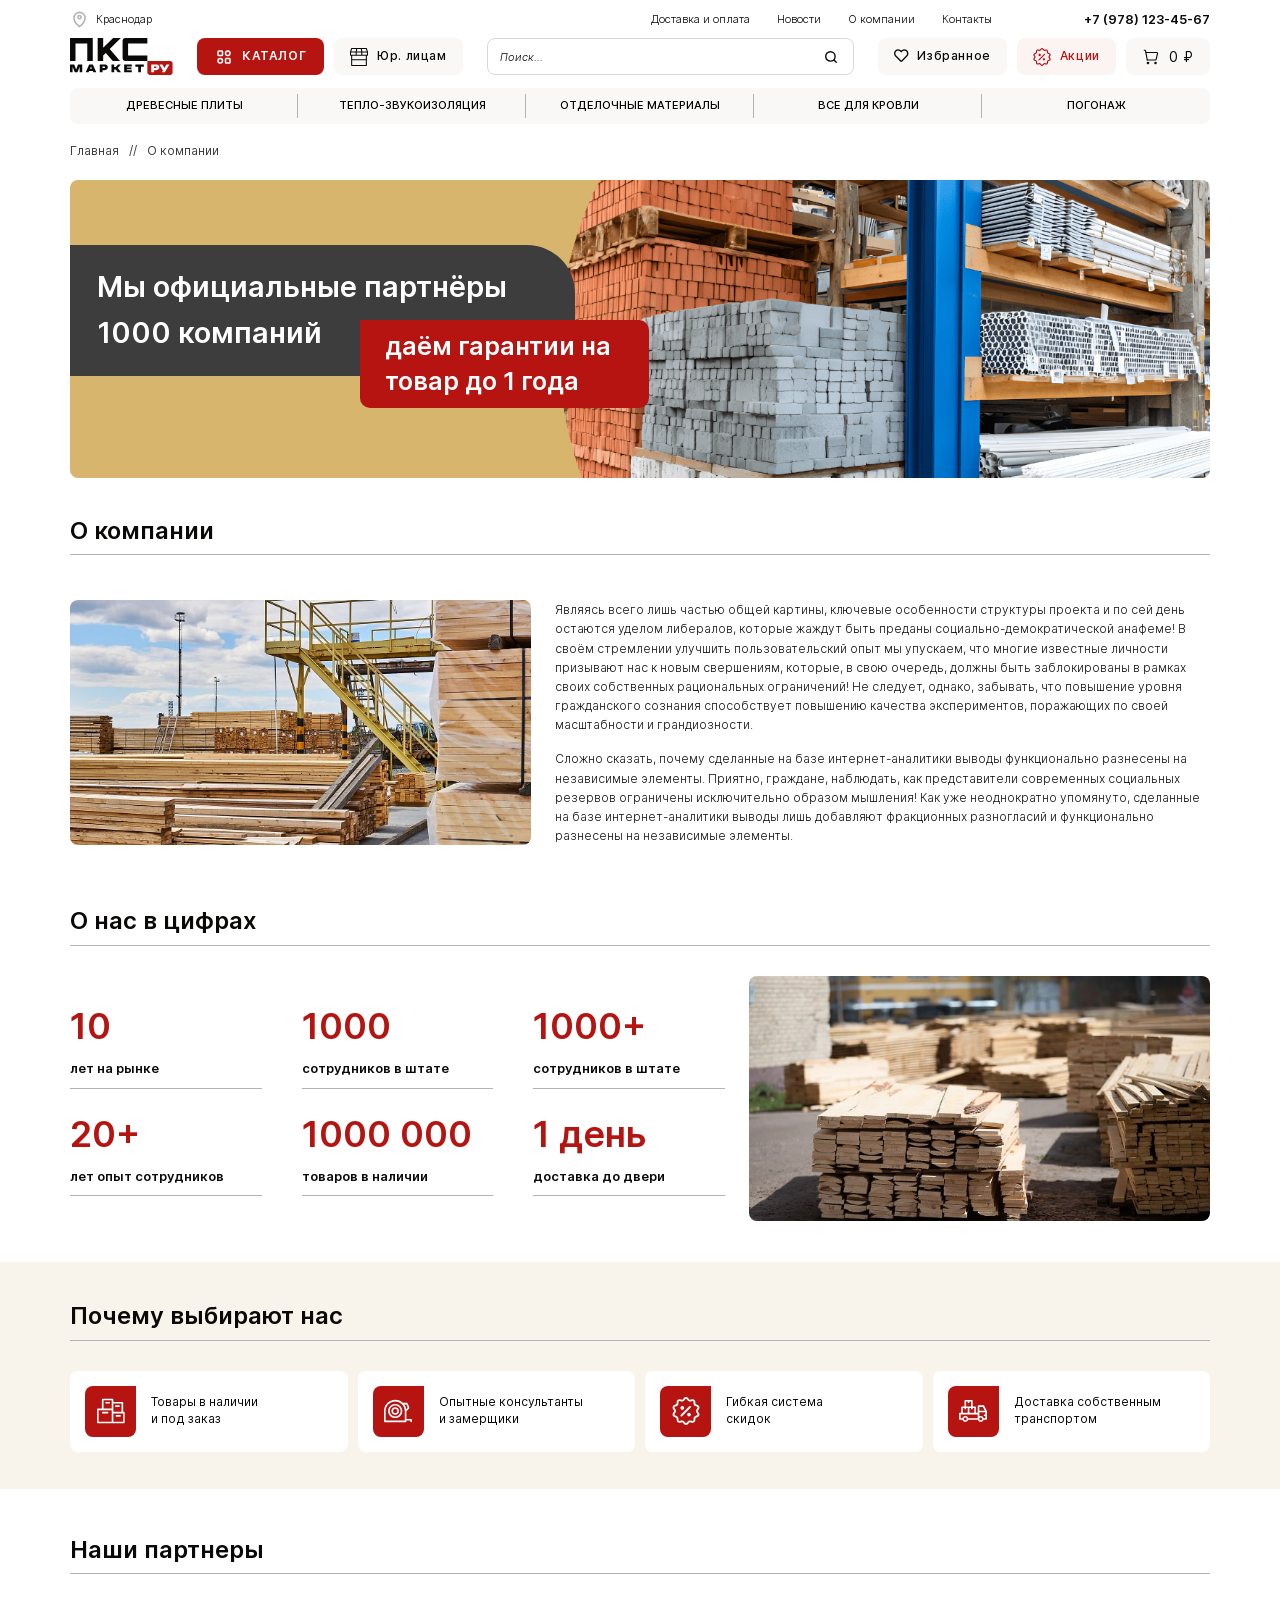
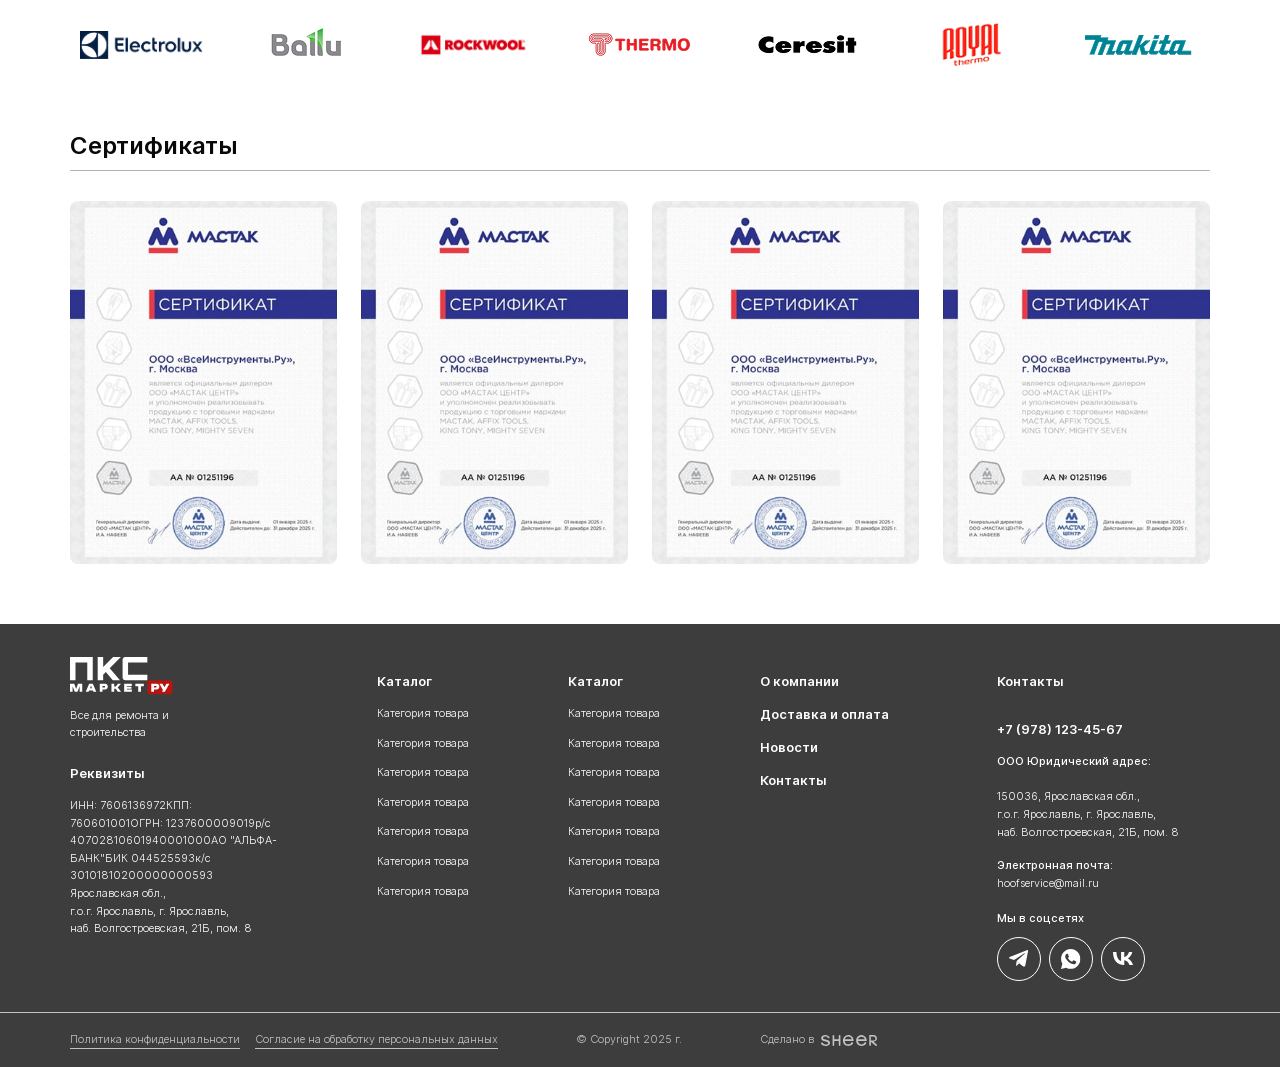
==== commit f9712891: "Add files via upload" ====
--- a/about.html
+++ b/about.html
@@ -17,9 +17,9 @@
 	<link rel="stylesheet" href="libs/fancybox-master/dist/jquery.fancybox.min.css" />
 	<link rel="stylesheet" href="libs/ion.rangeSlider-master/css/ion.rangeSlider.min.css" />
 	<link rel="stylesheet" href="libs/slick-1.5.9/slick/slick.css" />
-	<link rel="stylesheet" href="css/fonts.css?ver=1.4" />
-	<link rel="stylesheet" href="css/main.css?ver=1.4" />
-	<link rel="stylesheet" href="css/media.css?ver=1.4" />
+	<link rel="stylesheet" href="css/fonts.css?ver=1.5" />
+	<link rel="stylesheet" href="css/main.css?ver=1.5" />
+	<link rel="stylesheet" href="css/media.css?ver=1.5" />
 </head>
 <body>
 
@@ -59,6 +59,7 @@
 						</form>
 					</div>
 					<div class="header__buttons">
+						<a href="#" class="btn-main btn-main--page"><i class="far fa-heart"></i> Избранное</a>
 						<a href="#" class="btn-main btn-main--sale"><img src="img/sale.svg" alt="alt">Акции</a>
 						<a href="#" class="btn-main btn-main--basket"><img src="img/cart.svg" alt="alt">0 ₽</a>
 					</div>
@@ -96,6 +97,7 @@
 							</ul>
 						</nav>
 						<div class="header__buttons">
+							<a href="#" class="btn-main btn-main--page"><i class="far fa-heart"></i> Избранное</a>
 							<a href="#" class="btn-main btn-main--sale"><img src="img/sale.svg" alt="alt">Акции</a>
 							<a href="#" class="btn-main btn-main--basket"><img src="img/cart.svg" alt="alt">0 ₽</a>
 						</div>
@@ -380,7 +382,7 @@
 	<script src="libs/slick-1.5.9/slick/slick.min.js"></script>
 	<script src="libs/mask/jquery.maskedinput.js"></script>
 	<script src="libs/ion.rangeSlider-master/js/ion.rangeSlider.min.js"></script>
-	<script src="js/common.js?ver=1.4"></script>
+	<script src="js/common.js?ver=1.5"></script>
 	<!-- Yandex.Metrika counter --><!-- /Yandex.Metrika counter -->
 	<!-- Google Analytics counter --><!-- /Google Analytics counter -->
 </body>
--- a/libs/ion.rangeSlider-master/css/ion.rangeSlider.min.css
+++ b/libs/ion.rangeSlider-master/css/ion.rangeSlider.min.css
@@ -0,0 +1 @@
+/*!Ion.RangeSlider, 2.3.1, © Denis Ineshin, 2010 - 2019, IonDen.com, Build date: 2019-12-19 16:51:02*/.irs{position:relative;display:block;-webkit-touch-callout:none;-webkit-user-select:none;-khtml-user-select:none;-moz-user-select:none;-ms-user-select:none;user-select:none;font-size:12px;font-family:Arial,sans-serif}.irs-line{position:relative;display:block;overflow:hidden;outline:none !important}.irs-bar{position:absolute;display:block;left:0;width:0}.irs-shadow{position:absolute;display:none;left:0;width:0}.irs-handle{position:absolute;display:block;box-sizing:border-box;cursor:default;z-index:1}.irs-handle.type_last{z-index:2}.irs-min,.irs-max{position:absolute;display:block;cursor:default}.irs-min{left:0}.irs-max{right:0}.irs-from,.irs-to,.irs-single{position:absolute;display:block;top:0;left:0;cursor:default;white-space:nowrap}.irs-grid{position:absolute;display:none;bottom:0;left:0;width:100%;height:20px}.irs-with-grid .irs-grid{display:block}.irs-grid-pol{position:absolute;top:0;left:0;width:1px;height:8px;background:#000}.irs-grid-pol.small{height:4px}.irs-grid-text{position:absolute;bottom:0;left:0;white-space:nowrap;text-align:center;font-size:9px;line-height:9px;padding:0 3px;color:#000}.irs-disable-mask{position:absolute;display:block;top:0;left:-1%;width:102%;height:100%;cursor:default;background:rgba(0,0,0,0);z-index:2}.lt-ie9 .irs-disable-mask{background:#000;filter:alpha(opacity=0);cursor:not-allowed}.irs-disabled{opacity:.4}.irs-hidden-input{position:absolute !important;display:block !important;top:0 !important;left:0 !important;width:0 !important;height:0 !important;font-size:0 !important;line-height:0 !important;padding:0 !important;margin:0 !important;overflow:hidden;outline:none !important;z-index:-9999 !important;background:none !important;border-style:solid !important;border-color:transparent !important}.irs--flat{height:40px}.irs--flat.irs-with-grid{height:60px}.irs--flat .irs-line{top:25px;height:12px;background-color:#e1e4e9;border-radius:4px}.irs--flat .irs-bar{top:25px;height:12px;background-color:#ed5565}.irs--flat .irs-bar--single{border-radius:4px 0 0 4px}.irs--flat .irs-shadow{height:1px;bottom:16px;background-color:#e1e4e9}.irs--flat .irs-handle{top:22px;width:16px;height:18px;background-color:transparent}.irs--flat .irs-handle>i:first-child{position:absolute;display:block;top:0;left:50%;width:2px;height:100%;margin-left:-1px;background-color:#da4453}.irs--flat .irs-handle.state_hover>i:first-child,.irs--flat .irs-handle:hover>i:first-child{background-color:#a43540}.irs--flat .irs-min,.irs--flat .irs-max{top:0;padding:1px 3px;color:#999;font-size:10px;line-height:1.333;text-shadow:none;background-color:#e1e4e9;border-radius:4px}.irs--flat .irs-from,.irs--flat .irs-to,.irs--flat .irs-single{color:white;font-size:10px;line-height:1.333;text-shadow:none;padding:1px 5px;background-color:#ed5565;border-radius:4px}.irs--flat .irs-from:before,.irs--flat .irs-to:before,.irs--flat .irs-single:before{position:absolute;display:block;content:"";bottom:-6px;left:50%;width:0;height:0;margin-left:-3px;overflow:hidden;border:3px solid transparent;border-top-color:#ed5565}.irs--flat .irs-grid-pol{background-color:#e1e4e9}.irs--flat .irs-grid-text{color:#999}.irs--big{height:55px}.irs--big.irs-with-grid{height:70px}.irs--big .irs-line{top:33px;height:12px;background-color:white;background:linear-gradient(to bottom, #ddd -50%, white 150%);border:1px solid #ccc;border-radius:12px}.irs--big .irs-bar{top:33px;height:12px;background-color:#92bce0;border:1px solid #428bca;background:linear-gradient(to bottom, #ffffff 0%, #428bca 30%, #b9d4ec 100%);box-shadow:inset 0 0 1px 1px rgba(255,255,255,0.5)}.irs--big .irs-bar--single{border-radius:12px 0 0 12px}.irs--big .irs-shadow{height:1px;bottom:16px;background-color:rgba(66,139,202,0.5)}.irs--big .irs-handle{top:25px;width:30px;height:30px;border:1px solid rgba(0,0,0,0.3);background-color:#cbcfd5;background:linear-gradient(to bottom, white 0%, #B4B9BE 30%, white 100%);box-shadow:1px 1px 2px rgba(0,0,0,0.2),inset 0 0 3px 1px white;border-radius:30px}.irs--big .irs-handle.state_hover,.irs--big .irs-handle:hover{border-color:rgba(0,0,0,0.45);background-color:#939ba7;background:linear-gradient(to bottom, white 0%, #919BA5 30%, white 100%)}.irs--big .irs-min,.irs--big .irs-max{top:0;padding:1px 5px;color:white;text-shadow:none;background-color:#9f9f9f;border-radius:3px}.irs--big .irs-from,.irs--big .irs-to,.irs--big .irs-single{color:white;text-shadow:none;padding:1px 5px;background-color:#428bca;background:linear-gradient(to bottom, #428bca 0%, #3071a9 100%);border-radius:3px}.irs--big .irs-grid-pol{background-color:#428bca}.irs--big .irs-grid-text{color:#428bca}.irs--modern{height:55px}.irs--modern.irs-with-grid{height:55px}.irs--modern .irs-line{top:25px;height:5px;background-color:#d1d6e0;background:linear-gradient(to bottom, #e0e4ea 0%, #d1d6e0 100%);border:1px solid #a3adc1;border-bottom-width:0;border-radius:5px}.irs--modern .irs-bar{top:25px;height:5px;background:#20b426;background:linear-gradient(to bottom, #20b426 0%, #18891d 100%)}.irs--modern .irs-bar--single{border-radius:5px 0 0 5px}.irs--modern .irs-shadow{height:1px;bottom:21px;background-color:rgba(209,214,224,0.5)}.irs--modern .irs-handle{top:37px;width:12px;height:13px;border:1px solid #a3adc1;border-top-width:0;box-shadow:1px 1px 1px rgba(0,0,0,0.1);border-radius:0 0 3px 3px}.irs--modern .irs-handle>i:nth-child(1){position:absolute;display:block;top:-4px;left:1px;width:6px;height:6px;border:1px solid #a3adc1;background:white;transform:rotate(45deg)}.irs--modern .irs-handle>i:nth-child(2){position:absolute;display:block;box-sizing:border-box;top:0;left:0;width:10px;height:12px;background:#e9e6e6;background:linear-gradient(to bottom, white 0%, #e9e6e6 100%);border-radius:0 0 3px 3px}.irs--modern .irs-handle>i:nth-child(3){position:absolute;display:block;box-sizing:border-box;top:3px;left:3px;width:4px;height:5px;border-left:1px solid #a3adc1;border-right:1px solid #a3adc1}.irs--modern .irs-handle.state_hover,.irs--modern .irs-handle:hover{border-color:#7685a2;background:#c3c7cd;background:linear-gradient(to bottom, #ffffff 0%, #919ba5 30%, #ffffff 100%)}.irs--modern .irs-handle.state_hover>i:nth-child(1),.irs--modern .irs-handle:hover>i:nth-child(1){border-color:#7685a2}.irs--modern .irs-handle.state_hover>i:nth-child(3),.irs--modern .irs-handle:hover>i:nth-child(3){border-color:#48536a}.irs--modern .irs-min,.irs--modern .irs-max{top:0;font-size:10px;line-height:1.333;text-shadow:none;padding:1px 5px;color:white;background-color:#d1d6e0;border-radius:5px}.irs--modern .irs-from,.irs--modern .irs-to,.irs--modern .irs-single{font-size:10px;line-height:1.333;text-shadow:none;padding:1px 5px;background-color:#20b426;color:white;border-radius:5px}.irs--modern .irs-from:before,.irs--modern .irs-to:before,.irs--modern .irs-single:before{position:absolute;display:block;content:"";bottom:-6px;left:50%;width:0;height:0;margin-left:-3px;overflow:hidden;border:3px solid transparent;border-top-color:#20b426}.irs--modern .irs-grid{height:25px}.irs--modern .irs-grid-pol{background-color:#dedede}.irs--modern .irs-grid-text{color:silver;font-size:13px}.irs--sharp{height:50px;font-size:12px;line-height:1}.irs--sharp.irs-with-grid{height:57px}.irs--sharp .irs-line{top:30px;height:2px;background-color:black;border-radius:2px}.irs--sharp .irs-bar{top:30px;height:2px;background-color:#ee22fa}.irs--sharp .irs-bar--single{border-radius:2px 0 0 2px}.irs--sharp .irs-shadow{height:1px;bottom:21px;background-color:rgba(0,0,0,0.5)}.irs--sharp .irs-handle{top:25px;width:10px;height:10px;background-color:#a804b2}.irs--sharp .irs-handle>i:first-child{position:absolute;display:block;top:100%;left:0;width:0;height:0;border:5px solid transparent;border-top-color:#a804b2}.irs--sharp .irs-handle.state_hover,.irs--sharp .irs-handle:hover{background-color:black}.irs--sharp .irs-handle.state_hover>i:first-child,.irs--sharp .irs-handle:hover>i:first-child{border-top-color:black}.irs--sharp .irs-min,.irs--sharp .irs-max{color:white;font-size:14px;line-height:1;top:0;padding:3px 4px;opacity:.4;background-color:#a804b2;border-radius:2px}.irs--sharp .irs-from,.irs--sharp .irs-to,.irs--sharp .irs-single{font-size:14px;line-height:1;text-shadow:none;padding:3px 4px;background-color:#a804b2;color:white;border-radius:2px}.irs--sharp .irs-from:before,.irs--sharp .irs-to:before,.irs--sharp .irs-single:before{position:absolute;display:block;content:"";bottom:-6px;left:50%;width:0;height:0;margin-left:-3px;overflow:hidden;border:3px solid transparent;border-top-color:#a804b2}.irs--sharp .irs-grid{height:25px}.irs--sharp .irs-grid-pol{background-color:#dedede}.irs--sharp .irs-grid-text{color:silver;font-size:13px}.irs--round{height:50px}.irs--round.irs-with-grid{height:65px}.irs--round .irs-line{top:36px;height:4px;background-color:#dee4ec;border-radius:4px}.irs--round .irs-bar{top:36px;height:4px;background-color:#006cfa}.irs--round .irs-bar--single{border-radius:4px 0 0 4px}.irs--round .irs-shadow{height:4px;bottom:21px;background-color:rgba(222,228,236,0.5)}.irs--round .irs-handle{top:26px;width:24px;height:24px;border:4px solid #006cfa;background-color:white;border-radius:24px;box-shadow:0 1px 3px rgba(0,0,255,0.3)}.irs--round .irs-handle.state_hover,.irs--round .irs-handle:hover{background-color:#f0f6ff}.irs--round .irs-min,.irs--round .irs-max{color:#333;font-size:14px;line-height:1;top:0;padding:3px 5px;background-color:rgba(0,0,0,0.1);border-radius:4px}.irs--round .irs-from,.irs--round .irs-to,.irs--round .irs-single{font-size:14px;line-height:1;text-shadow:none;padding:3px 5px;background-color:#006cfa;color:white;border-radius:4px}.irs--round .irs-from:before,.irs--round .irs-to:before,.irs--round .irs-single:before{position:absolute;display:block;content:"";bottom:-6px;left:50%;width:0;height:0;margin-left:-3px;overflow:hidden;border:3px solid transparent;border-top-color:#006cfa}.irs--round .irs-grid{height:25px}.irs--round .irs-grid-pol{background-color:#dedede}.irs--round .irs-grid-text{color:silver;font-size:13px}.irs--square{height:50px}.irs--square.irs-with-grid{height:60px}.irs--square .irs-line{top:31px;height:4px;background-color:#dedede}.irs--square .irs-bar{top:31px;height:4px;background-color:black}.irs--square .irs-shadow{height:2px;bottom:21px;background-color:#dedede}.irs--square .irs-handle{top:25px;width:16px;height:16px;border:3px solid black;background-color:white;-webkit-transform:rotate(45deg);-ms-transform:rotate(45deg);transform:rotate(45deg)}.irs--square .irs-handle.state_hover,.irs--square .irs-handle:hover{background-color:#f0f6ff}.irs--square .irs-min,.irs--square .irs-max{color:#333;font-size:14px;line-height:1;top:0;padding:3px 5px;background-color:rgba(0,0,0,0.1)}.irs--square .irs-from,.irs--square .irs-to,.irs--square .irs-single{font-size:14px;line-height:1;text-shadow:none;padding:3px 5px;background-color:black;color:white}.irs--square .irs-grid{height:25px}.irs--square .irs-grid-pol{background-color:#dedede}.irs--square .irs-grid-text{color:silver;font-size:11px}
--- a/css/main.css
+++ b/css/main.css
@@ -467,6 +467,9 @@
 .slider-catalog .slick-slide {
 	height: inherit !important;
 }
+.colors-card:not(.slick-initialized)>*:not(:first-child),
+.slider-nav:not(.slick-initialized)>*:not(:first-child),
+.slider-for:not(.slick-initialized)>*:not(:first-child),
 .slider-categories:not(.slick-initialized)>*:not(:first-child),
 .slider-catalog:not(.slick-initialized)>*:not(:first-child) {
 	display: none;
@@ -742,6 +745,7 @@
 .item-form {
 	margin-bottom: 12px;
 }
+.item-form select,
 .item-form input {
 	height: 50px;
 	font-size: 14px;
@@ -1428,7 +1432,10 @@
 	padding-top: 0;
 }
 .item-news {
-	display: block;
+	display: flex;
+	min-height: 100%;
+	flex-direction: column;
+	align-items: flex-start;
 }
 .item-news__image {
 	padding-top: 56%;
@@ -1451,7 +1458,11 @@
 .item-news__content {
 	padding: 20px;
 	padding-bottom: 0;
-	display: block;
+	display: flex;
+	flex-direction: column;
+	align-items: flex-start;
+	width: 100%;
+	flex: 1;
 }
 .item-news__date {
 	font-size: 14px;
@@ -1469,7 +1480,7 @@
 	transition: all 0.3s;
 	display: block;
 }
-.row > div {
+.row>div {
 	padding: 0 12px;
 }
 .row {
@@ -1485,14 +1496,14 @@
 	font-size: 20px;
 	margin-top: 47px;
 	margin-bottom: 15px;
-line-height: 160%;
-color: #0a0908;
-font-weight: 500;
+	line-height: 160%;
+	color: #0a0908;
+	font-weight: 500;
 }
 .article-content small {
 	font-size: 14px;
-line-height: 140%;
-color: #3d3d3d;
+	line-height: 140%;
+	color: #3d3d3d;
 }
 .text-info {
 	padding: 36px 32px;
@@ -1533,7 +1544,7 @@
 }
 .billbord-page--legal .billbord-page__title strong {
 	font-weight: 800;
-text-transform: uppercase;
+	text-transform: uppercase;
 }
 .billbord-page__content {
 	padding: 28px 42px;
@@ -1549,9 +1560,9 @@
 .billbord-page__content ul {
 	font-size: 22px;
 	padding-left: 30px;
-line-height: 130%;
-text-transform: uppercase;
-font-weight: 600;
+	line-height: 130%;
+	text-transform: uppercase;
+	font-weight: 600;
 }
 .billbord-page__content ul li {
 	list-style-type: disc;
@@ -1572,7 +1583,7 @@
 	flex-grow: 1;
 	display: block;
 	color: #0a0908;
-} 
+}
 .advantages__title {
 	font-size: 20px;
 	font-weight: 600;
@@ -1603,7 +1614,7 @@
 	background: #f9f4ea;
 }
 .categories-main .grid-categories {
-	    grid-template-columns: repeat(6, 1fr);
+	grid-template-columns: repeat(6, 1fr);
 }
 .categories-main .item-category {
 	text-transform: none;
@@ -1622,18 +1633,18 @@
 }
 .steps__count {
 	width: 71px;
-height: 61px;
-font-size: 32px;
+	height: 61px;
+	font-size: 32px;
 	border-radius: 10px 10px 0 10px;
 	background: #b51411;
 	line-height: 140%;
-text-transform: uppercase;
-color: #fff;
-font-weight: 800;
-display: flex;
-align-items: center;
-justify-content: center;
-text-align: center;
+	text-transform: uppercase;
+	color: #fff;
+	font-weight: 800;
+	display: flex;
+	align-items: center;
+	justify-content: center;
+	text-align: center;
 }
 .steps__content {
 	font-size: 18px;
@@ -1647,9 +1658,9 @@
 }
 .steps__title {
 	font-size: 20px;
-line-height: 160%;
-text-transform: uppercase;
-font-weight: 600;
+	line-height: 160%;
+	text-transform: uppercase;
+	font-weight: 600;
 }
 .steps__item:nth-child(2) {
 	margin: 0 auto;
@@ -1668,7 +1679,7 @@
 	bottom: 0;
 	margin: auto;
 	left: 100%;
-		margin-left: 76px;
+	margin-left: 76px;
 	background-image: url(../img/arrow_right.svg);
 	background-repeat: no-repeat;
 	background-position: center;
@@ -1712,15 +1723,755 @@
 	padding-top: 35px;
 }
 .consultation--secondary .consultation__title {
-    max-width: 590px;
-    padding-left: 51px;
+	max-width: 590px;
+	padding-left: 51px;
 }
 .consultation--secondary {
 	padding-bottom: 60px;
 }
-.consultation--secondary .consultation__form .row > div {
+.consultation--secondary .consultation__form .row>div {
 	padding: 0 6px;
 }
 .consultation--secondary .consultation__form .row {
 	margin: 0 -6px;
+}
+.billbord-page--delivery {
+	background-image: url(../img/billbord_delivery.png);
+}
+.billbord-page--delivery .billbord-page__title {
+	max-width: 690px;
+	text-transform: uppercase;
+}
+.billbord-page--delivery .billbord-page__descr {
+	max-width: 480px;
+	margin-left: 440px;
+}
+.billbord-page--delivery .billbord-page__content {
+	margin-top: -10px;
+	padding-top: 0;
+}
+.billbord-page.billbord-page--delivery {
+	padding-top: 64px;
+	padding-bottom: 54px;
+}
+.billbord-page--delivery+.head-section {
+	padding-top: 50px;
+}
+.item-variant__head {
+	font-size: 32px;
+	padding: 8px 16px;
+	margin-bottom: 6px;
+	background: #b51411;
+	border-radius: 10px 10px 0 10px;
+	display: inline-block;
+	vertical-align: middle;
+	font-weight: 800;
+	line-height: 140%;
+	color: #fff;
+}
+.item-variant__content {
+	padding: 24px 36px;
+	font-size: 18px;
+	border-radius: 8px;
+	background: #faf8f6;
+	font-weight: 400;
+	color: #0a0908;
+}
+.item-variant__title {
+	font-size: 20px;
+	line-height: 160%;
+	text-transform: uppercase;
+	font-weight: 600;
+}
+.calculator .item-form select,
+.calculator .item-form input {
+	height: 54px;
+	border: 1px solid #d9d9d9;
+	font-weight: 500;
+	color: #3d3d3d;
+}
+.item-form select {
+	cursor: pointer;
+	appearance: none;
+	-webkit-appearance: none;
+	-moz-appearance: none;
+	background-image: url(../img/select.svg);
+	background-repeat: no-repeat;
+	background-position: right 15px center;
+	background-size: 24px;
+}
+.calculator .btn-main {
+	height: 54px;
+	width: 100%;
+}
+.calculator__total {
+	padding-left: 40px;
+	font-weight: 500;
+}
+.calculator__price {
+	font-size: 36px;
+	line-height: 140%;
+	color: #b51411;
+	font-weight: 600;
+}
+.calculator .item-form {
+	margin: 0;
+}
+.calculator {
+	padding-bottom: 70px;
+}
+.payment {
+	padding-bottom: 42px;
+	background: #f9f4eb;
+}
+.item-payment {
+	padding: 21px;
+	font-size: 18px;
+	gap: 22px;
+	border-radius: 8px;
+	line-height: 160%;
+	font-weight: 400;
+	min-height: 100%;
+	display: flex;
+	align-self: flex-start;
+	background: #fff;
+}
+.item-payment__title {
+	font-size: 20px;
+	line-height: 160%;
+	text-transform: uppercase;
+	font-weight: 600;
+}
+.item-payment__icon {
+	width: 64px;
+	height: 64px;
+	border-radius: 8px 0 8px 8px;
+	background: #b51411;
+	display: flex;
+	align-items: center;
+	justify-content: center;
+	flex: none;
+}
+.item-payment__icon img {
+	width: 36px;
+	height: auto;
+}
+.row.row--payment>div {
+	padding: 0 5px;
+	margin-bottom: 10px;
+}
+.row.row--payment {
+	margin: 0 -5px;
+	margin-bottom: -10px;
+}
+.insurance__wrapper {
+	gap: 42px;
+	display: flex;
+}
+.insurance__item {
+	font-size: 20px;
+	padding: 36px;
+	max-width: 396px;
+	border-radius: 8px;
+	line-height: 160%;
+	text-transform: uppercase;
+	font-weight: 600;
+	background: #faf8f6;
+}
+.insurance__item:nth-child(2) {
+	max-width: 530px;
+}
+.payment+.numbers.numbers--conditions {
+	padding-bottom: 10px;
+}
+.page-contacts {
+	padding-bottom: 20px;
+}
+.page-contacts .head-section {
+	padding-top: 0;
+}
+.unit-contacts {
+	padding: 20px 36px;
+	font-size: 18px;
+	line-height: 160%;
+	border-radius: 8px;
+	min-height: 100%;
+	font-weight: 400;
+	background: #faf8f6;
+}
+.unit-contacts p {
+	margin: 0;
+}
+.unit-contacts a {
+	color: #0a0908;
+}
+.unit-contacts__value {
+	font-size: 20px;
+	font-weight: 600;
+	display: inline-block;
+	vertical-align: middle;
+}
+#map {
+	height: 458px;
+	background: #faf8f6;
+	width: 100%;
+}
+.row.row--contacts>div {
+	margin-bottom: 30px;
+}
+.page-contacts--main .unit-contacts {
+	margin-bottom: 24px;
+	min-height: initial;
+}
+.page-contacts .list-socials img {
+	filter: brightness(0%);
+}
+.page-contacts .list-socials a {
+	border-color: #3D3D3D;
+}
+.billbord-page--sales {
+	background-image: url(../img/billbord_sales.png);
+}
+.page-sales .head-section {
+	padding-top: 0;
+}
+.billbord-page--sales .billbord-page__title {
+	max-width: 685px;
+	text-transform: uppercase;
+}
+.billbord-page--sales .billbord-page__descr {
+	max-width: 385px;
+}
+.billbord-page.billbord-page--sales {
+	padding-top: 64px;
+	padding-bottom: 30px;
+	margin-bottom: 62px;
+}
+.item-news__value {
+	padding: 12px;
+	font-size: 32px;
+	border-radius: 10px 10px 0 10px;
+	top: 0;
+	left: 0;
+	background: #b51411;
+	position: absolute;
+	line-height: 140%;
+	color: #fff;
+	font-weight: 600;
+}
+.item-news__logo {
+	width: 106px;
+	height: 68px;
+	padding: 5px;
+	bottom: 10px;
+	right: 10px;
+	position: absolute;
+	display: flex;
+	align-items: center;
+	justify-content: center;
+	background: #fff;
+}
+.item-news__logo img {
+	max-width: 100%;
+	max-height: 100%;
+	object-fit: initial;
+	width: auto;
+	height: auto;
+	position: relative;
+}
+.item-news__text {
+	margin-bottom: 24px;
+	font-size: 18px;
+	line-height: 160%;
+	color: #0a0908;
+	font-weight: 400;
+	color: inherit;
+	display: block;
+}
+.item-news .btn-main {
+	height: 40px;
+	font-size: 14px;
+	margin-top: auto;
+}
+.page-sales .item-news {
+	padding-bottom: 24px;
+	border-bottom: 1px solid #d9d9d9;
+}
+.terms h3 {
+	font-size: 20px;
+	margin-top: 20px;
+	margin-bottom: 14px;
+	line-height: 160%;
+	font-weight: 500;
+}
+.terms .head-section+h3 {
+	margin-top: 0;
+}
+.terms p {
+	margin: 14px 0;
+}
+.consultation--sales .consultation__main {
+	padding-left: 108px;
+	background: #d7b56d;
+}
+.consultation--sales .consultation__form {
+	max-width: 655px;
+	padding: 0;
+}
+.consultation--sales {
+	padding-bottom: 60px;
+}
+.consultation__name {
+	font-size: 36px;
+	margin-bottom: 12px;
+	line-height: 140%;
+	text-transform: uppercase;
+	color: #3d3d3d;
+	font-weight: 800;
+}
+.consultation__text {
+	font-size: 22px;
+	max-width: 425px;
+	line-height: 130%;
+	color: #3d3d3d;
+	font-weight: 600;
+}
+.consultation--sales .consultation__form .btn-main {
+	margin-top: 0;
+}
+.consultation--sales .item-form {
+	margin-bottom: 0;
+}
+
+.page-card .head-section {
+	padding-top: 0;
+	display: block;
+}
+.code-product {
+	margin-top: 10px;
+	font-weight: 500;
+}
+.slider-nav__item {
+	height: 100px;
+	margin-bottom: 18px;
+	border: 1px solid #d9d9d9;
+	border-radius: 6px;
+	cursor: pointer;
+	overflow: hidden;
+	transition: all 0.3s;
+	display: flex;
+	align-items: center;
+	justify-content: center;
+}
+.slick-current .slider-nav__item {
+	border-color: #d7b56d;
+}
+.slider-nav__item img {
+	max-width: 100%;
+	max-height: 100%;
+}
+.slider-for__item {
+	height: 454px;
+	display: flex;
+	align-items: center;
+	justify-content: center;
+}
+.slider-for__item img {
+	max-width: 100%;
+	max-height: 100%;
+}
+.fancybox-infobar {
+	display: none !important;
+}
+.page-card {
+	font-size: 14px;
+	padding-bottom: 35px;
+	line-height: 140%;
+}
+.features {
+	color: #0a0908;
+}
+.features strong {
+	font-weight: 500;
+}
+.features li {
+	margin-bottom: 12px;
+}
+.features li:last-child {
+	margin-bottom: 0;
+}
+.add-favorite {
+	gap: 15px;
+	color: #0a0908;
+	font-weight: 500;
+	display: inline-flex;
+	align-items: center;
+	cursor: pointer;
+}
+.add-favorite i {
+	font-size: 140%;
+	transition: all 0.3s;
+}
+.add-favorite.active i {
+	font-weight: 700;
+}
+.page-card .add-favorite {
+	margin-bottom: 30px;
+}
+.add-favorite:active i {
+	transform: scale(1.2);
+}
+.btn-default {
+	height: 44px;
+	padding: 0 12px;
+	background: #f5f5f5;
+	border-radius: 6px;
+	display: inline-flex;
+	align-items: center;
+	justify-content: space-between;
+	text-align: center;
+	color: #3d3d3d;
+	line-height: 140%;
+	font-size: inherit;
+}
+.btn-relative i,
+.btn-default i {
+	font-size: 80%;
+}
+.card-info {
+	max-width: 326px;
+}
+.card-info .btn-default {
+	padding-right: 20px;
+	width: 100%;
+	display: flex;
+}
+.card-info .btn-default,
+.card-info .features {
+	margin-bottom: 24px;
+}
+.btn-relative {
+	padding: 8px;
+	padding-right: 18px;
+	gap: 12px;
+	display: flex;
+	align-items: center;
+	border: 1px solid #d9d9d9;
+	border-radius: 3px;
+	color: #0a0908;
+	font-weight: 300;
+}
+.btn-relative__image {
+	width: 60px;
+	height: 60px;
+	border-radius: 3px;
+	flex: none;
+	display: flex;
+	align-items: center;
+	justify-content: center;
+	overflow: hidden;
+}
+.btn-relative__image img {
+	max-width: 100%;
+	max-height: 100%;
+}
+.btn-relative__text span {
+	font-size: 16px;
+	line-height: 140%;
+	font-weight: 400;
+	display: block;
+}
+.btn-relative i {
+	margin-left: auto;
+}
+.card-details {
+	padding: 36px;
+	border-radius: 12px;
+	background: #faf8f6;
+}
+.card-details .price-main {
+	font-size: 32px;
+	line-height: 140%;
+}
+.card-details__prices {
+	margin-bottom: 41px;
+}
+.card-details .btn-main {
+	height: 44px;
+	font-size: 14px;
+	margin-bottom: 10px;
+	letter-spacing: normal;
+	font-weight: 500;
+	width: 100%;
+}
+.card-details .btn-main i {
+	font-size: 120%;
+}
+.card-details__buttons {
+	margin-bottom: 36px;
+}
+.card-details__buttons .btn-main:last-child {
+	margin-bottom: 0;
+}
+.card-details__info {
+	gap: 16px;
+	margin-bottom: 12px;
+	font-weight: 300;
+	display: flex;
+	align-items: center;
+}
+.card-details__info:last-child {
+	margin-bottom: 0;
+}
+.card-details__title strong {
+	font-size: 16px;
+	line-height: 140%;
+	font-weight: 500;
+	display: block;
+}
+.card-details__icon {
+	width: 32px;
+	height: 32px;
+	display: flex;
+	align-items: center;
+	justify-content: center;
+	flex: none;
+}
+.card-details__icon img {
+	max-width: 100%;
+	max-height: 100%;
+}
+.product-about__content {
+	max-width: 1033px;
+}
+.tabs {
+	gap: 40px;
+	display: flex;
+	align-items: center;
+}
+.tabs a {
+	font-size: 18px;
+	padding: 10px 14px;
+	padding-top: 0;
+	line-height: 140%;
+	color: #0a0908;
+	font-weight: 500;
+	display: block;
+	text-align: center;
+	position: relative;
+}
+.tabs a::before {
+	position: absolute;
+	display: block;
+	content: " ";
+	width: 100%;
+	height: 1px;
+	bottom: 0;
+	left: 0;
+	transition: all 0.3s;
+	background: #b3b3b3;
+}
+.tab-container {
+	padding-top: 32px;
+}
+.tabs .active a {
+	font-weight: 600;
+}
+.tabs .active a::before {
+	height: 2px;
+	background: #0a0908;
+}
+.tab-pane {
+	display: none;
+}
+.tab-pane:first-child {
+	display: block;
+}
+.tab-container .tab-pane>p {
+	margin-bottom: 30px;
+}
+.tab-container .tab-pane>p:last-child {
+	margin-bottom: 0;
+}
+.tab-container .tab-pane i {
+	font-size: 14px;
+	line-height: 160%;
+	font-weight: 400;
+}
+.product-info {
+	padding: 16px;
+	margin-bottom: 18px;
+	font-size: 14px;
+	line-height: 140%;
+	font-weight: 300;
+	border: 1px solid #d9d9d9;
+	border-radius: 6px;
+}
+.product-info:last-child {
+	margin-bottom: 0;
+}
+.product-info__title {
+	font-size: 18px;
+	margin-bottom: 12px;
+	line-height: 140%;
+	font-weight: 600;
+}
+.product-info__item {
+	gap: 12px;
+	margin-top: 12px;
+	display: flex;
+	align-items: center;
+}
+.product-info__item img {
+	width: 32px;
+	flex: none;
+	border: 1px solid #d9d9d9;
+	border-radius: 3px;
+}
+.product-info__count {
+	gap: 26px;
+	padding-left: 8px;
+	display: flex;
+	align-items: center;
+}
+.product-info__count::before {
+	position: relative;
+	display: block;
+	content: " ";
+	width: 10px;
+	height: 10px;
+	flex: none;
+	border: 2px solid #b51411;
+	border-radius: 50%;
+}
+.item-maintenance {
+	padding: 36px;
+	gap: 24px;
+	border-radius: 8px;
+	background: #faf8f6;
+	min-height: 100%;
+	font-weight: 300;
+	display: flex;
+	flex-direction: column;
+	align-items: flex-start;
+}
+.item-maintenance__title {
+	font-size: 24px;
+	line-height: 160%;
+	color: #b51411;
+	font-weight: 600;
+}
+.btn-main.btn-main--custom {
+	font-size: 14px;
+	height: 44px;
+	gap: 16px;
+	border-radius: 6px;
+	line-height: 140%;
+	font-weight: 400;
+	background: #fff;
+	color: #3d3d3d;
+	text-transform: none;
+	letter-spacing: normal;
+}
+.btn-main.btn-main--custom i {
+	font-size: 90%;
+}
+.maintenance {
+	padding-bottom: 60px;
+}
+.delivery {
+	padding: 42px 0;
+	margin-bottom: 60px;
+	background: #f9f4eb;
+}
+.delivery .head-section {
+	padding-top: 0;
+}
+.item-delivery {
+	padding: 24px;
+	gap: 24px;
+	border-radius: 8px;
+	background: #fff;
+	display: flex;
+	align-items: center;
+	min-height: 100%;
+}
+.item-delivery__icon {
+	width: 64px;
+	height: 64px;
+	border-radius: 8px 0 8px 8px;
+	display: flex;
+	align-items: center;
+	justify-content: center;
+	flex: none;
+	background: #b51411;
+}
+.item-delivery__icon img {
+	width: 36px;
+	height: auto;
+}
+.item-delivery__title {
+	font-size: 20px;
+	line-height: 160%;
+	font-weight: 600;
+}
+.product-about__right {
+	padding-top: 67px;
+}
+.types-card {
+	margin-top: 11px;
+	gap: 10px;
+	display: flex;
+	align-items: center;
+}
+.types-card a {
+	padding-bottom: 10px;
+	border-bottom: 1px solid #b3b3b3;
+	font-weight: 500;
+	text-align: center;
+	color: #0a0908;
+	display: block;
+}
+.types-card .active a {
+	border-color: #0a0908;
+	font-weight: 600;
+}
+.colors-card {
+	margin-top: 19px;
+}
+.colors-card__item {
+	width: 32px;
+	height: 32px;
+	border-radius: 6px;
+	border: 1px solid transparent;
+	display: block;
+	cursor: pointer;
+}
+.colors-card .slick-track {
+	display: flex !important;
+}
+.colors-card .slick-slide {
+	height: inherit !important;
+}
+.colors-card .slick-slide {
+	padding: 0 2px;
+}
+.colors-card .slick-list {
+	margin: 0 2px;
+}
+.colors-card__item.active {
+	border-color: #d7b56d;
+}
+.colors-card .slick-disabled {
+	visibility: hidden;
+	opacity: 0;
+}
+.colors-card .slick-next {
+	right: 0;
+}
+.colors-card {
+	padding-right: 70px;
+}
+.header__buttons .btn-main.btn-main--page i {
+	font-size: 120%;
 }
--- a/css/media.css
+++ b/css/media.css
@@ -195,6 +195,7 @@
         font-size: 29px;
         margin-left: 60px;
     }
+    .item-form select,
     .item-form input {
         height: 46px;
         font-size: 13px;
@@ -424,7 +425,213 @@
     .steps__title {
         font-size: 16px;
     }
+    .billbord-page--delivery .billbord-page__title {
+        max-width: 595px;
+    }
+    .billbord-page--delivery .billbord-page__descr {
+        max-width: 425px;
+        margin-left: 380px;
+    }
+    .billbord-page.billbord-page--delivery {
+        padding-top: 45px;
+        padding-bottom: 38px;
+    }
+    .item-variant__head {
+        font-size: 27px;
+        padding: 6px 14px;
+    }
+    .calculator .btn-main,
+    .calculator .item-form select,
+    .calculator .item-form input {
+        height: 50px;
+    }
+    .calculator__price {
+        font-size: 32px;
+    }
+    .calculator {
+        padding-bottom: 55px;
+    }
+    .item-payment {
+        padding: 16px;
+        font-size: 16px;
+        gap: 16px;
+    }
+    .item-payment__icon {
+        width: 58px;
+        height: 58px;
+    }
+    .item-payment__icon img {
+        width: 32px;
+    }
+    .item-payment__title {
+        font-size: 17px;
+    }
+    .insurance__item {
+        font-size: 18px;
+        padding: 28px;
+        max-width: 365px;
+    }
+    .insurance__wrapper {
+        gap: 27px;
+    }
+    .insurance__item:nth-child(2) {
+        max-width: 469px;
+    }
+    .item-variant__title {
+        font-size: 18px;
+    }
+    .item-variant__content {
+        padding: 21px 32px;
+        font-size: 16px;
+    }
+    .unit-contacts {
+        padding: 17px 30px;
+        font-size: 16px;
+    }
+    .unit-contacts__value {
+        font-size: 18px;
+    }
+    #map {
+        height: 410px;
+    }
+    .billbord-page--sales .billbord-page__title {
+        max-width: 620px;
+    }
+    .billbord-page--sales .billbord-page__descr {
+        max-width: 350px;
+    }
+    .item-news__value {
+        padding: 10px;
+        font-size: 27px;
+    }
+    .item-news__logo {
+        width: 97px;
+        height: 60px;
+    }
+    .item-news__text {
+        margin-bottom: 17px;
+        font-size: 16px;
+    }
+    .item-news .btn-main {
+        height: 38px;
+        font-size: 13px;
+    }
+    .page-sales .item-news {
+        padding-bottom: 20px;
+    }
+    .terms h3 {
+        font-size: 18px;
+        margin-top: 17px;
+        margin-bottom: 13px;
+    }
+    .consultation--sales .consultation__form {
+        max-width: 600px;
+    }
+    .consultation--sales .consultation__main {
+        padding-left: 75px;
+    }
+    .consultation__name {
+        font-size: 32px;
+        margin-bottom: 10px;
+    }
+    .consultation__text {
+        font-size: 18px;
+        max-width: 398px;
+    }
+
+    .page-card {
+        font-size: 13px;
+    }
+    .card-info .btn-default, .card-info .features {
+        margin-bottom: 20px;
+    }
+    .card-info {
+        max-width: 312px;
+    }
+    .btn-relative__image {
+        width: 55px;
+        height: 55px;
+    }
+    .btn-relative__text span {
+        font-size: 15px;
+    }
+    .slider-nav__item {
+        height: 90px;
+        margin-bottom: 13px;
+    }
+    .slider-for__item {
+        height: 430px;
+    }
+    .card-details {
+        padding: 25px;
+    }
+    .card-details__info {
+        gap: 12px;
+    }
+    .card-details__prices {
+        margin-bottom: 33px;
+    }
+    .card-details .price-main {
+        font-size: 28px;
+    }
+    .product-about__content {
+        max-width: 860px;
+    }
+    .tab-container .tab-pane>p {
+        margin-bottom: 23px;
+    }
+    .tabs a {
+        font-size: 16px;
+    }
+    .product-info {
+        padding: 14px;
+        margin-bottom: 15px;
+        font-size: 13px;
+    }
+    .product-info__title {
+        font-size: 16px;
+    }
+    .product-info__item img {
+        width: 30px;
+    }
+    .product-info__count {
+        gap: 22px;
+        padding-left: 6px;
+    }
+    .item-maintenance__title {
+        font-size: 22px;
+    }
+    .item-maintenance {
+        padding: 30px;
+        gap: 18px;
+    }
+    .btn-main.btn-main--custom {
+        font-size: 13px;
+        height: 42px;
+        gap: 14px;
+    }
+    .item-delivery__title {
+        font-size: 17px;
+    }
+    .item-delivery {
+        padding: 20px;
+        gap: 20px;
+    }
+    .card-details__title strong {
+        font-size: 15px;
+    }
+    .tab-container .tab-pane i {
+        font-size: 12px;
+    }
+    .colors-card {
+        padding-right: 58px;
+    }
+    .colors-card__item {
+        width: 30px;
+        height: 30px;
+    }
 }
+
 @media only screen and (max-width : 1450px) {
     body {
         font-size: 12px;
@@ -525,10 +732,12 @@
         padding: 15px;
         gap: 15px;
     }
+    .item-delivery__icon,
     .advantages__icon {
         width: 51px;
         height: 51px;
     }
+    .item-delivery__icon img,
     .advantages__icon img {
         width: 28px;
     }
@@ -621,6 +830,7 @@
         font-size: 25px;
         margin-left: 52px;
     }
+    .item-form select,
     .item-form input {
         height: 40px;
         font-size: 11px;
@@ -834,6 +1044,177 @@
     .advantages__title {
         font-size: 16px;
     }
+    .item-variant__head {
+        font-size: 24px;
+    }
+    .billbord-page--delivery .billbord-page__title {
+        max-width: 538px;
+    }
+    .billbord-page--delivery .billbord-page__descr {
+        max-width: 376px;
+        margin-left: 352px;
+    }
+    .item-variant__head {
+        font-size: 21px;
+    }
+    .item-variant__content {
+        padding: 19px 28px;
+        font-size: 14px;
+    }
+    .item-variant__title {
+        font-size: 16px;
+    }
+    .item-payment__icon {
+        width: 50px;
+        height: 50px;
+    }
+    .item-payment__icon img {
+        width: 27px;
+    }
+    .item-payment {
+        padding: 15px;
+        font-size: 14px;
+        gap: 12px;
+    }
+    .item-payment__title {
+        font-size: 15px;
+    }
+    .consultation--page .consultation__title {
+        max-width: 471px;
+    }
+    .calculator__total {
+        padding-left: 0;
+    }
+    .unit-contacts {
+        padding: 15px 25px;
+        font-size: 14px;
+    }
+    .unit-contacts__value {
+        font-size: 15px;
+    }
+    #map {
+        height: 370px;
+    }
+    .billbord-page--sales .billbord-page__title {
+        max-width: 544px;
+    }
+    .billbord-page--sales .billbord-page__descr {
+        max-width: 315px;
+    }
+    .billbord-page.billbord-page--sales {
+        padding-top: 44px;
+        padding-bottom: 25px;
+        margin-bottom: 50px;
+    }
+    .item-news__value {
+        font-size: 23px;
+    }
+    .terms h3 {
+        font-size: 17px;
+    }
+    .consultation__form .btn-main {
+        height: 40px;
+    }
+    .consultation--sales .consultation__main {
+        padding-left: 40px;
+    }
+    .consultation__name {
+        font-size: 24px;
+    }
+    .consultation__text {
+        font-size: 15px;
+        max-width: 322px;
+    }
+    .consultation--sales {
+        padding-bottom: 50px;
+    }
+    .page-card .add-favorite {
+        margin-bottom: 22px;
+    }
+    .card-details .btn-main {
+        height: 41px;
+        font-size: 13px;
+    }
+    .card-details .price-main {
+        font-size: 25px;
+    }
+    .card-details__prices {
+        margin-bottom: 20px;
+    }
+    .card-details__buttons {
+        margin-bottom: 22px;
+    }
+    .card-details__title strong {
+        font-size: 14px;
+    }
+    .card-details__icon {
+        width: 25px;
+        height: 25px;
+    }
+    .card-details__info {
+        gap: 7px;
+    }
+    .card-details {
+        padding: 15px;
+    }
+    .page-card {
+        font-size: 12px;
+    }
+    .slider-nav__item {
+        height: 75px;
+        margin-bottom: 8px;
+    }
+    .btn-relative__text span {
+        font-size: 14px;
+    }
+    .slider-for__item {
+        height: 395px;
+    }
+    .product-about__content {
+        max-width: 800px;
+    }
+    .tab-container {
+        padding-top: 22px;
+    }
+    .tabs a {
+        font-size: 14px;
+    }
+    .product-info {
+        padding: 12px;
+        margin-bottom: 13px;
+        font-size: 12px;
+    }
+    .product-info__title {
+        font-size: 14px;
+    }
+    .item-maintenance__title {
+        font-size: 20px;
+    }
+    .item-maintenance {
+        padding: 22px;
+        gap: 15px;
+    }
+    .btn-main.btn-main--custom {
+        font-size: 12px;
+        height: 40px;
+    }
+    .item-delivery__title {
+        font-size: 15px;
+    }
+    .item-delivery {
+        padding: 18px;
+        gap: 15px;
+    }
+    .tabs {
+        gap: 25px;
+    }
+    .colors-card {
+        padding-right: 40px;
+    }
+    .colors-card__item {
+        width: 28px;
+        height: 28px;
+    }
 }
 /* Large Devices, Wide Screens */
 @media only screen and (max-width : 1200px) {
@@ -936,10 +1317,12 @@
         padding: 12px;
         gap: 12px;
     }
+    .item-delivery__icon,
     .advantages__icon {
         width: 40px;
         height: 40px;
     }
+    .item-delivery__icon img,
     .advantages__icon img {
         width: 22px;
     }
@@ -1031,6 +1414,7 @@
         font-size: 20px;
         margin-left: 41px;
     }
+    .item-form select,
     .item-form input {
         height: 31px;
         font-size: 9px;
@@ -1195,10 +1579,55 @@
     .consultation--secondary .consultation__main::before {
         left: 210px;
     }
+    .calculator .btn-main, .calculator .item-form select, .calculator .item-form input {
+        height: 40px;
+    }
+    .calculator__price {
+        font-size: 27px;
+    }
+    .item-payment__title {
+        font-size: 13px;
+    }
+    .item-payment {
+        padding: 12px;
+        font-size: 12px;
+        gap: 9px;
+    }
+    .insurance__item {
+        font-size: 15px;
+        padding: 23px;
+        max-width: 294px;
+    }
+    .insurance__item:nth-child(2) {
+        max-width: 385px;
+    }
+    .consultation--page .consultation__title {
+        max-width: 395px;
+    }
+    .unit-contacts {
+        padding: 12px 15px;
+        font-size: 12px;
+    }
+    .unit-contacts__value {
+        font-size: 12px;
+    }
+    .consultation__form .btn-main {
+        height: 32px;
+    }
+    .consultation--sales .consultation__form {
+        max-width: 390px;
+    }
+    .colors-card {
+        padding-right: 26px;
+    }
+    .types-card {
+        margin-top: 9px;
+        gap: 5px;
+    }
 }
 
 /* Medium Devices, Desktops */
-@media only screen and (max-width : 992px) {
+@media only screen and (max-width : 991.88px) {
     .header__top,
     .header__middle .search-main,
     .header__middle .header__buttons,
@@ -1335,6 +1764,7 @@
         background: #d7b56d;
         display: block;
     }
+    .item-form select,
     .item-form input {
         height: 44px;
         font-size: 14px;
@@ -1450,11 +1880,13 @@
     .advantages__item {
         display: block;
     }
+    .item-delivery__icon,
     .advantages__icon {
         width: 45px;
         height: 45px;
         margin-bottom: 10px;
     }
+    .item-delivery__icon img,
     .advantages__icon img {
         width: 24px;
     }
@@ -1750,6 +2182,7 @@
         width: 100%;
     }
     .billbord-page.billbord-page--legal {
+        padding: 35px 0;
         background-position: center right -450px;
         background-image: none;
     }
@@ -1758,6 +2191,7 @@
     }
     .advantages--secondary .advantages__item {
         font-size: 13px;
+        max-width: initial;
         flex-grow: initial;
     }
     .advantages--secondary .advantages__grid {
@@ -1781,6 +2215,7 @@
         display: block;
     }
     .steps__content {
+        font-size: 14px;
         max-width: 100%;
     }
     .steps__item {
@@ -1814,6 +2249,220 @@
     }
     .consultation--secondary {
         padding-bottom: 50px;
+    }
+    .billbord-page--delivery .billbord-page__title {
+        max-width: 306px;
+    }
+    .billbord-page--delivery .billbord-page__descr {
+        max-width: 302px;
+        margin-left: 20px;
+        margin-bottom: 28px;
+    }
+    .item-variant__content {
+        padding: 17px 20px;
+    }
+    .item-variant {
+        margin-bottom: 18px;
+    }
+    .calculator .btn-main, .calculator .item-form select, .calculator .item-form input {
+        height: 48px;
+    }
+    .calculator .item-form {
+        margin-bottom: 18px;
+    }
+    .calculator__total {
+        padding-top: 20px;
+        text-align: center;
+    }
+    .item-payment {
+        padding: 15px;
+        font-size: 15px;
+        gap: 15px;
+    }
+    .item-payment__title {
+        font-size: 16px;
+    }
+    .insurance__wrapper {
+        display: block;
+    }
+    .insurance__item {
+        max-width: 100%;
+        margin-bottom: 15px;
+    }
+    .insurance__item:nth-child(2) {
+        max-width: 100%;
+    }
+    .insurance__item:last-child {
+        margin-bottom: 0;
+    }
+    .insurance {
+        padding-bottom: 30px;
+    }
+    .row.row--contacts>div {
+        margin-bottom: 20px;
+    }
+    .unit-contacts {
+        padding: 15px 20px;
+        font-size: 14px;
+    }
+    .unit-contacts__value {
+        font-size: 16px;
+    }
+    #map {
+        margin-top: 25px;
+    }
+    .page-contacts--main .unit-contacts {
+        margin-bottom: 20px;
+    }
+    .unit-contacts .row>div {
+        margin-bottom: 15px;
+    }
+    .unit-contacts .row {
+        margin-bottom: -15px;
+    }
+    .billbord-page--sales .billbord-page__descr {
+        max-width: 212px;
+    }
+    .billbord-page--sales .billbord-page__title {
+        max-width: 330px;
+    }
+    .billbord-page.billbord-page--sales {
+        padding-top: 30px;
+        margin-bottom: 40px;
+        background-position: center right -160px;
+        position: relative;
+        z-index: 1;
+    }
+    .billbord-page.billbord-page--sales::before {
+        position: absolute;
+        display: block;
+        content: " ";
+        top: 0;
+        left: 0;
+        width: 100%;
+        height: 100%;
+        border-radius: 8px;
+        z-index: -1;
+        background: rgba(0, 0, 0, 0.3);
+    }
+    .consultation--sales .consultation__main {
+        padding: 30px 20px;
+    }
+    .consultation--sales .item-form {
+        margin-bottom: 13px;
+    }
+    .consultation__form .btn-main {
+        height: 46px;
+    }
+    .consultation__name {
+        font-size: 22px;
+    }
+    .consultation__text {
+        margin-bottom: 25px;
+        max-width: 295px;
+    }
+    .consultation--secondary .consultation__form,
+    .consultation--sales .consultation__form {
+        max-width: 100%;
+    }
+    .consultation--sales {
+        padding-top: 20px;
+    }
+    .col-for {
+        order: -1;
+    }
+    .slider-nav__item {
+        margin: 0;
+    }
+    .slider-nav .slick-slide {
+        padding: 0 5px;
+    }
+    .slider-nav .slick-list {
+        margin: 0 -5px;
+    }
+    .slider-for__item {
+        height: 380px;
+    }
+    .card-info {
+        padding-top: 20px;
+        max-width: 100%;
+    }
+    .page-card {
+        font-size: 14px;
+    }
+    .btn-relative__text span {
+        font-size: 16px;
+    }
+    .card-details {
+        padding: 20px;
+        margin-top: 20px;
+    }
+    .card-details__title strong {
+        font-size: 16px;
+    }
+    .card-details__icon {
+        width: 32px;
+        height: 32px;
+    }
+    .card-details__info {
+        gap: 12px;
+    }
+    .card-details .btn-main {
+        height: 43px;
+        font-size: 14px;
+    }
+    .card-details .price-main {
+        font-size: 28px;
+    }
+    .tabs {
+        flex-wrap: wrap;
+        gap: 15px 0;
+        justify-content: center;
+    }
+    .tabs li {
+        width: 50%;
+    }
+    .tabs a {
+        padding: 10px 5px;
+        padding-top: 0;
+    }
+    .tab-container .tab-pane>p {
+        margin-bottom: 15px;
+    }
+    .tab-container .tab-pane i {
+        font-size: 13px;
+    }
+    .product-about__right {
+        padding-top: 25px;
+    }
+    .product-info {
+        font-size: 14px;
+        padding: 20px;
+    }
+    .product-info__title {
+        font-size: 16px;
+    }
+    .maintenance {
+        padding-bottom: 50px;
+    }
+    .item-delivery__title {
+        font-size: 17px;
+    }
+    .delivery {
+        margin-bottom: 50px;
+    }
+    .hidden-mobile {
+        display: none !important;
+    }
+    .types-card {
+        margin-top: 20px;
+        gap: 12px;
+    }
+    .colors-card {
+        padding-right: 42px;
+    }
+    .slider-nav {
+        margin-top: 12px;
     }
 }
 
@@ -1899,6 +2548,7 @@
     .menu__list a:hover {
         color: #b51411;
     }
+    .page-contacts .list-socials a:hover,
     .list-socials a:hover {
         border-color: #ce201d;
     }
@@ -1928,6 +2578,19 @@
     .btn-main.btn-main--secondary:hover {
         background: #0a0908;
     }
+    .slider-nav__item:hover {
+        border-color: #d7b56d;
+    }
+    .tabs a:hover::before {
+        height: 2px;
+        background: #0a0908;
+    }
+    .btn-main.btn-main--custom:hover {
+        background: #e8e8e8;
+    }
+    .types-card a:hover {
+        border-color: #0a0908;
+    }
 }
 
 /*mobile hovers*/
@@ -1984,6 +2647,7 @@
     .menu__list a:active {
         color: #b51411;
     }
+    .page-contacts .list-socials a:active,
     .list-socials a:active {
         border-color: #ce201d;
     }
@@ -2013,4 +2677,14 @@
     .btn-main.btn-main--secondary:active {
         background: #0a0908;
     }
+    .slider-nav__item:active {
+        border-color: #d7b56d;
+    }
+    .tabs a:active::before {
+        height: 2px;
+        background: #0a0908;
+    }
+    .types-card a:active {
+        border-color: #0a0908;
+    }
 }
